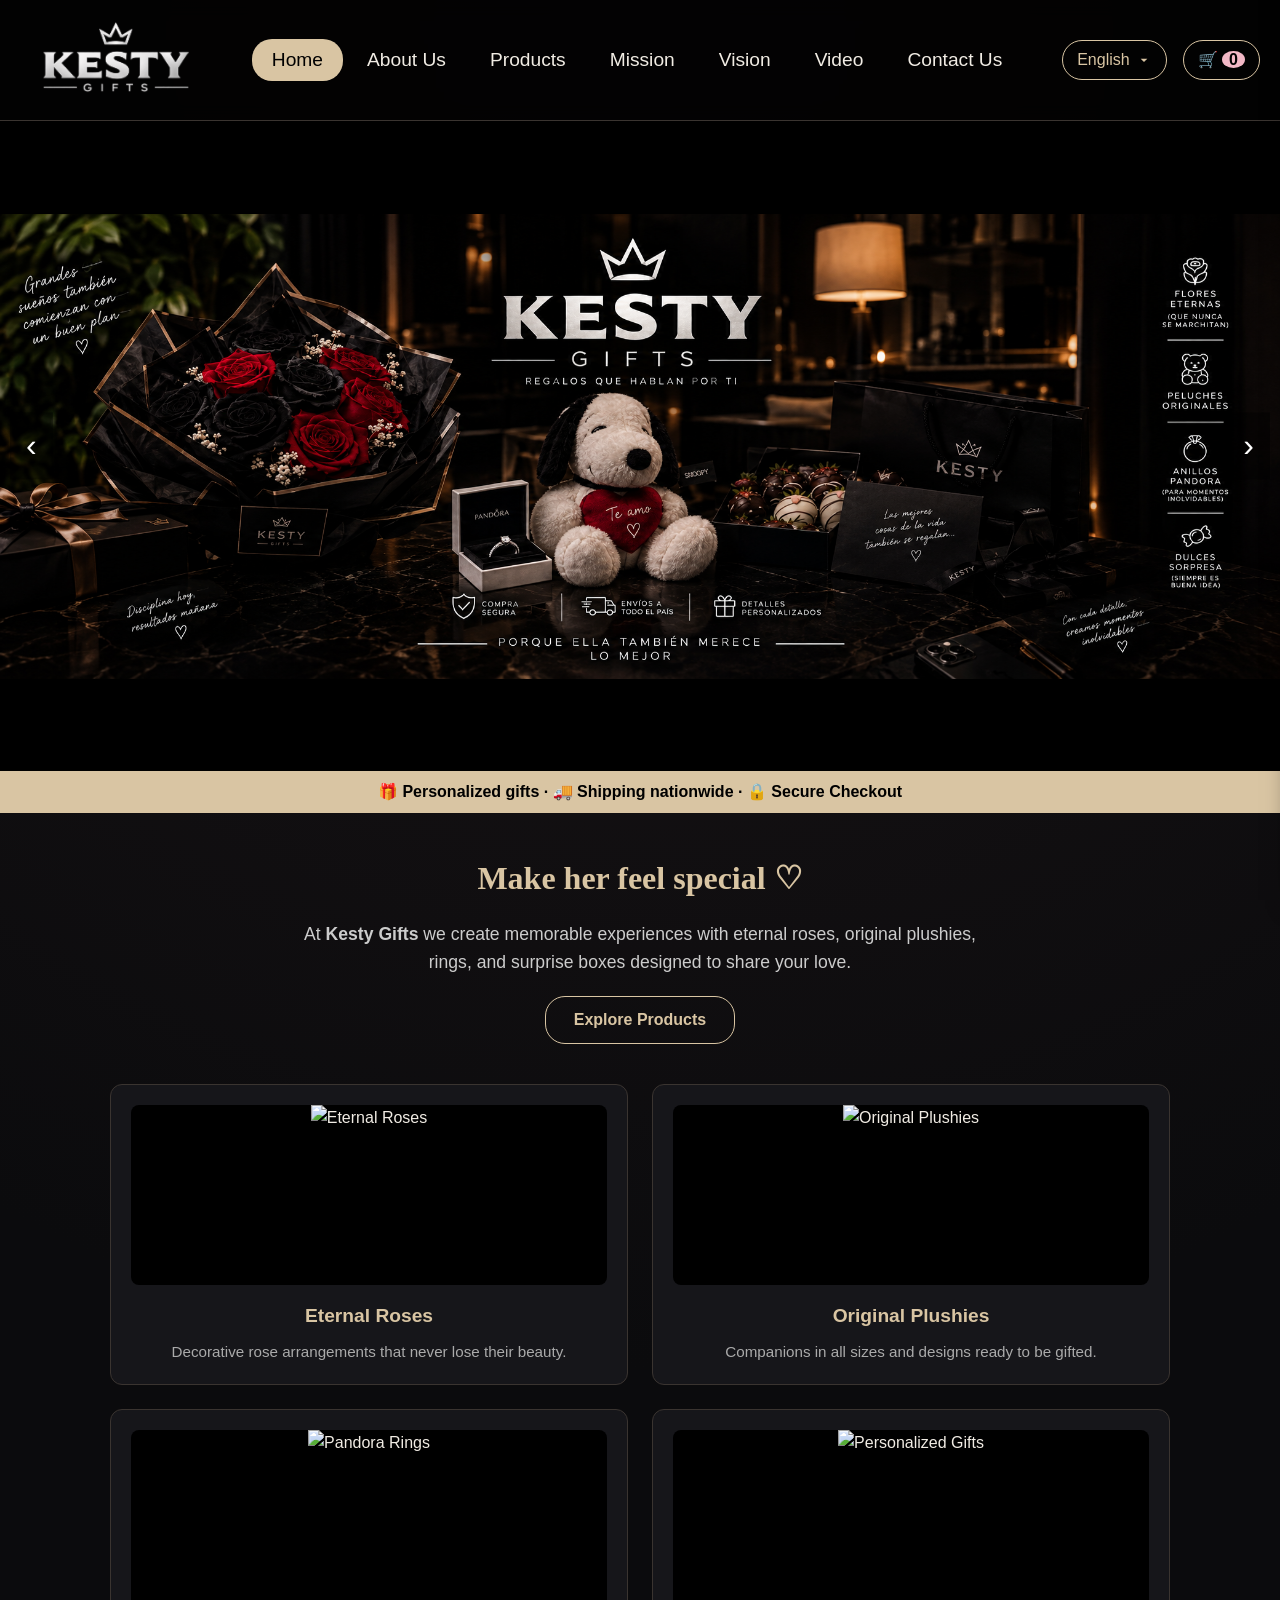
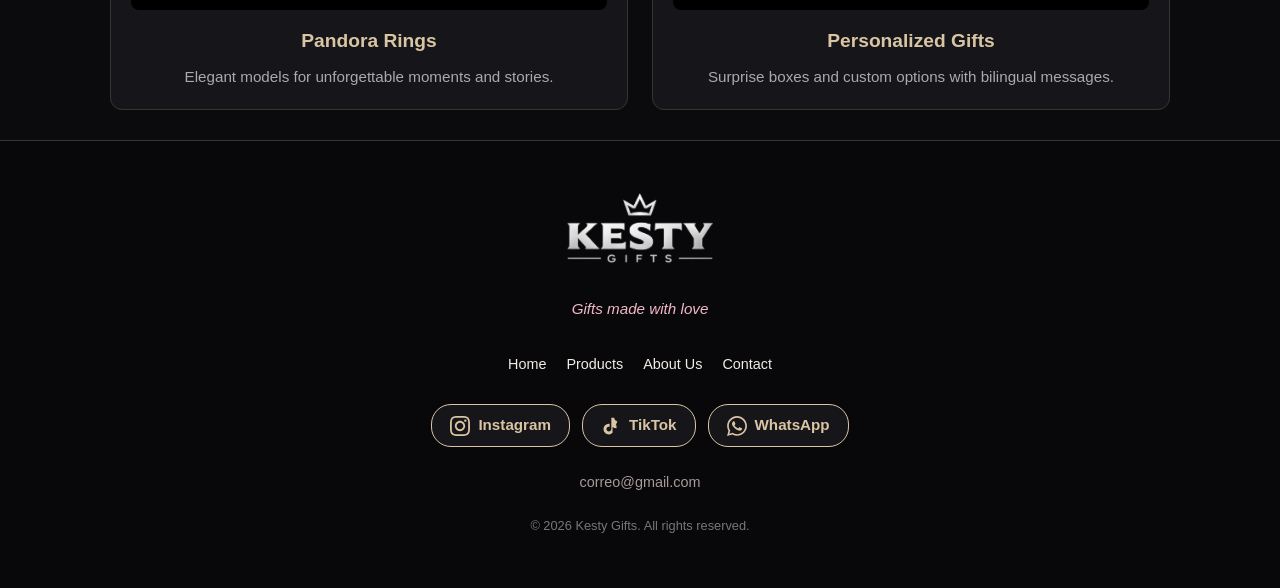
==== enindex.html @ 145037e2 "Add files via upload" ====
<!DOCTYPE html>
<html lang="en">

<head>
    <meta charset="UTF-8">
    <meta name="viewport" content="width=device-width, initial-scale=1.0">
    <title>index</title>
    <link rel="stylesheet" href="style.css">
</head>

<body>

    <header>

        <a href="#inicio" class="logo"><img src="Imagenes/Logo.png" alt="Logo"></a>
        <button id="menuBtn" class="menuBtn" aria-label="Menu">☰</button>

        <nav>
            <a href="#inicio">Home</a>
            <a href="#nosotros">About Us</a>
            <a href="#productos">Products</a>
            <a href="#mision">Mission</a>
            <a href="#vision">Vision</a>
            <a href="#video">Video</a>
            <a href="#contacto">Contact Us</a>
        </nav>

        <div class="SelectorLenguaje">
            <button class="LenguajeBtn" id="LenguajeBtn" type="button">
                <span>English</span>
                <svg class="LenguajeFlecha" viewBox="0 0 24 24" width="16" height="16" fill="currentColor">
                    <path d="M7 10l5 5 5-5z"/>
                </svg>
            </button>
            <div class="LenguajeMenu" id="LenguajeMenu">
                <a href="#" onclick="CambiarLenguaje('es')">Español</a>
                <a href="#" onclick="CambiarLenguaje('en')">English</a>
            </div>
        </div>

        <button id="cartBtn" class="cartBtn">🛒 <span id="cartCount">0</span></button>

    </header>

    <aside id="CarritoAside" class="CarritotAside">

        <div class="CarritoHeader">
            <h2>Your Cart</h2>
            <button id="closeCartBtn" class="CerrarCarritoBtn" aria-label="Close cart">&times;</button>
        </div>

        <div class="CarritoBody">
            <p class="MensajeCarrito">Your cart is empty for now.</p>
        </div>

        <div class="CarritoFooter">
            <div class="CarritoTotal">
                <span>Total:</span>
                <span id="CarritoTotal">$0.00</span>
            </div>
            <button class="CheckoutBtn">Checkout</button>
        </div>

    </aside>

    <main>

        <section id="inicio" class="view">

            <div class="slider">

                <div class="slide on">
                    <img src="Imagenes/Poster1Pc.png" alt="Poster PC" class="img-pc">
                    <img src="Imagenes/Poster1.jpeg" alt="Poster Mobile" class="img-mobile">
                </div>

                <div class="slide txt">
                    <h2>Special Gift Week</h2>
                    <p>Unique gifts crafted to express your feelings and create unforgettable memories.</p>
                    <a href="#productos" class="SlideBtn">View Products →</a>
                </div>

                <div class="slide">
                    <img src="Imagenes/Poster2Pc.jpg" alt="Poster PC" class="img-pc">
                    <img src="Imagenes/Poster2.jpg" alt="Poster Mobile" class="img-mobile">
                </div>

                <button class="sl-btn prev">‹</button>
                <button class="sl-btn next">›</button>

            </div>

            <div class="banner">🎁 Personalized gifts    ·    🚚 Shipping nationwide    ·    🔒 Secure Checkout</div>

            <div class="wrap InicioContenido">

                <div class="Intro">
                    <h1>Make her feel special ♡</h1>
                    <p class="HeroSub">At <strong>Kesty Gifts</strong> we create memorable experiences with eternal roses, original plushies, rings, and surprise boxes designed to share your love.</p>
                    <a href="#productos" class="HeroBtn">Explore Products</a>
                </div>

                <div class="Cartas">
                    
                    <div class="Carta">
                        <div class="CartaImagen">
                            <img src="Imagenes/Carta1Inicio.jpg" alt="Eternal Roses">
                        </div>
                        <h3>Eternal Roses</h3>
                        <p>Decorative rose arrangements that never lose their beauty.</p>
                    </div>

                    <div class="Carta">
                        <div class="CartaImagen">
                            <img src="Imagenes/Carta2Inicio.jpg" alt="Original Plushies">
                        </div>
                        <h3>Original Plushies</h3>
                        <p>Companions in all sizes and designs ready to be gifted.</p>
                    </div>

                    <div class="Carta">
                        <div class="CartaImagen">
                            <img src="Imagenes/Carta3Inicio.jpg" alt="Pandora Rings">
                        </div>
                        <h3>Pandora Rings</h3>
                        <p>Elegant models for unforgettable moments and stories.</p>
                    </div>

                    <div class="Carta">
                        <div class="CartaImagen">
                            <img src="Imagenes/Carta4Inicio.jpg" alt="Personalized Gifts">
                        </div>
                        <h3>Personalized Gifts</h3>
                        <p>Surprise boxes and custom options with bilingual messages.</p>
                    </div>

                </div>

            </div>

        </section>

        <section id="nosotros" class="view wrap">b</section>

        <section id="productos" class="view wrap">c</section>

        <section id="mision" class="view wrap">d</section>

        <section id="vision" class="view wrap">e</section>

        <section id="video" class="view wrap">f</section>

        <section id="contacto" class="view wrap">g</section>

    </main>

    <footer>

        <div class="logo"><img src="Imagenes/Logo.png" alt="Logo"></div>
        <p class="footer-slogan">Gifts made with love</p>

        <div class="footer-links">
            <a href="#inicio">Home</a>
            <a href="#productos">Products</a>
            <a href="#nosotros">About Us</a>
            <a href="#contacto">Contact</a>
        </div>

        <div class="BotonesRedes">
            <a href="https://instagram.com/ig" target="_blank" class="RedBtn">
                <svg viewBox="0 0 24 24" width="20" height="20" fill="currentColor"><path d="M12 2.163c3.204 0 3.584.012 4.85.07 3.252.148 4.771 1.691 4.919 4.919.058 1.265.069 1.645.069 4.849 0 3.205-.012 3.584-.069 4.849-.149 3.225-1.664 4.771-4.919 4.919-1.266.058-1.644.07-4.85.07-3.204 0-3.584-.012-4.849-.07-3.26-.149-4.771-1.699-4.919-4.92-.058-1.265-.07-1.644-.07-4.849 0-3.204.013-3.583.07-4.849.149-3.227 1.664-4.771 4.919-4.919 1.266-.057 1.645-.069 4.849-.069zm0-2.163c-3.259 0-3.667.014-4.947.072-4.358.2-6.78 2.618-6.98 6.98-.059 1.281-.073 1.689-.073 4.948 0 3.259.014 3.668.072 4.948.2 4.358 2.618 6.78 6.98 6.98 1.281.058 1.689.072 4.948.072 3.259 0 3.668-.014 4.948-.072 4.354-.2 6.782-2.618 6.979-6.98.059-1.28.073-1.689.073-4.948 0-3.259-.014-3.667-.072-4.947-.196-4.354-2.617-6.78-6.979-6.98-1.281-.059-1.69-.073-4.949-.073zm0 5.838c-3.403 0-6.162 2.759-6.162 6.162s2.759 6.163 6.162 6.163 6.162-2.759 6.162-6.163c0-3.403-2.759-6.162-6.162-6.162zm0 10.162c-2.209 0-4-1.79-4-4 0-2.209 1.791-4 4-4s4 1.791 4 4c0 2.21-1.791 4-4 4zm6.406-11.845c-.796 0-1.441.645-1.441 1.44s.645 1.44 1.441 1.44c.795 0 1.439-.645 1.439-1.44s-.644-1.44-1.439-1.44z"/></svg>Instagram
            </a>
            <a href="https://tiktok.com/@tiktok" target="_blank" class="RedBtn">
                <svg viewBox="0 0 24 24" width="20" height="20" fill="currentColor"><path d="M19.59 6.69a4.83 4.83 0 0 1-3.77-4.25V2h-3.45v13.67a2.89 2.89 0 0 1-5.2 1.74 2.89 2.89 0 0 1 2.31-4.64 2.93 2.93 0 0 1 .88.13V9.4a6.84 6.84 0 0 0-1-.05A6.33 6.33 0 0 0 3 15.7a6.34 6.34 0 0 0 10.86 4.43v-7a8.16 8.16 0 0 0 4.77 1.52v-3.4a4.85 4.85 0 0 1-1-.16z"/></svg>TikTok
            </a>
            <a href="https://wa.me/wasap" target="_blank" class="RedBtn">
                <svg viewBox="0 0 24 24" width="20" height="20" fill="currentColor"><path d="M.057 24l1.687-6.163c-1.041-1.804-1.588-3.849-1.587-5.946.003-6.556 5.338-11.891 11.893-11.891 3.181.001 6.167 1.24 8.413 3.488 2.245 2.248 3.481 5.236 3.48 8.414-.003 6.557-5.338 11.892-11.893 11.892-1.99-.001-3.951-.5-5.688-1.448l-6.305 1.654zm6.597-3.807c1.676.995 3.276 1.591 5.392 1.592 5.448 0 9.886-4.434 9.889-9.885.002-5.462-4.415-9.89-9.881-9.892-5.452 0-9.887 4.434-9.889 9.884-.001 2.225.651 3.891 1.746 5.634l-.999 3.648 3.742-.981zm11.387-5.464c-.074-.124-.272-.198-.57-.347-.297-.149-1.758-.868-2.031-.967-.272-.099-.47-.149-.669.149-.198.297-.768.967-.941 1.165-.173.198-.347.223-.644.074-.297-.149-1.255-.462-2.39-1.475-.883-.788-1.48-1.761-1.653-2.059-.173-.297-.018-.458.13-.606.134-.133.297-.347.446-.521.151-.172.2-.296.3-.495.099-.198.05-.372-.025-.521-.075-.148-.669-1.611-.916-2.206-.242-.579-.487-.501-.669-.51l-.57-.01c-.198 0-.52.074-.792.372s-1.04 1.016-1.04 2.479 1.065 2.876 1.213 3.074c.149.198 2.095 3.2 5.076 4.487.709.306 1.263.489 1.694.626.712.226 1.36.194 1.872.118.571-.085 1.758-.719 2.006-1.413.248-.695.248-1.29.173-1.414z"/></svg>WhatsApp
            </a>
        </div>

        <div class="Informacion">
            <p>correo@gmail.com</p>
            <p class="copyright">© 2026 Kesty Gifts. All rights reserved.</p>
        </div>
    </footer>

    <div id="CarritoOverlay" class="CarritoOverlay"></div>

    <script src="script.js"></script>
    
</body>

</html>
---- style.css ----
* {
    margin: 0;
    padding: 0;
    box-sizing: border-box;
}

:root {
    --bg: #0b0b0d;
    --card: #16161a;
    --line: #3a3430;
    --gold: #d9c5a3;
    --pink: #f2b8c6;
    --txt: #f1ece4;
}

body {
    background: radial-gradient(circle at top,#1b1517,var(--bg) 60%);
    color: var(--txt);
    font-family: Segoe UI,Arial,sans-serif;
    line-height: 1.6;
    min-height: 100vh;
}

/* #region Cosas Generales */

button {
    font: inherit;
    cursor: pointer;
}

h1 {
    font-family: Georgia,serif;
    color: var(--gold);
    margin-bottom: 16px;
    font-size: 2rem;
}

h2 {
    color: var(--pink);
    margin: 24px 0 8px;
}

p {
    margin-bottom: 12px;
}

/* #endregion */

/* #region header y nav */

header {
    position: sticky;
    top: 0;
    z-index: 20;
    display: flex;
    align-items: center;
    gap: 16px;
    justify-content: space-between;
    padding: 10px 20px;
    background: #000d;
    backdrop-filter: blur(8px);
    border-bottom: 1px solid var(--line);
}

.logo img {
    width: 12rem;
    height: auto;
    animation: pulso 2s ease-in-out infinite;
}

@keyframes pulso {
    50% {
        opacity: .8;
    }
}

.menuBtn {
    display: none;
}

nav {
    display: flex;
    gap: 4px;
    flex: 1;
    flex-wrap: wrap;
    justify-content: center;
}

nav a {
    color:var(--txt);
    text-decoration:none;
    padding:6px 20px;
    border-radius:20px;
    font-size:1.2rem;
    transition:.3s;
}

nav a:hover, nav a.on {
    background:var(--gold);
    color:#000;
}

.SelectorLenguaje {
    position: relative;
    display: inline-block;
}

.LenguajeBtn {
    background: transparent;
    border: 1px solid var(--gold);
    color: var(--gold);
    border-radius: 20px;
    padding: 6px 14px;
    display: flex;
    align-items: center;
    gap: 6px;
    transition: 0.3s;
}

.LenguajeBtn:hover {
    background: var(--gold);
    color: #000;
}

.LenguajeFlecha {
    transition: transform 0.3s ease;
}

.SelectorLenguaje.open .LenguajeFlecha {
    transform: rotate(180deg);
}

.LenguajeMenu {
    display: none;
    position: absolute;
    top: calc(100% + 8px);
    right: 0;
    background: var(--card);
    border: 1px solid var(--line);
    border-radius: 12px;
    min-width: 120px;
    box-shadow: 0 8px 20px rgba(0, 0, 0, 0.5);
    overflow: hidden;
    z-index: 30;
}

.SelectorLenguaje.open .LenguajeMenu {
    display: block;
}

.LenguajeMenu a {
    display: block;
    padding: 8px 16px;
    color: var(--txt);
    text-decoration: none;
    font-size: 0.95rem;
    transition: 0.2s;
}

.LenguajeMenu a:hover {
    background: var(--gold);
    color: #000;
}

.cartBtn, .menuBtn {
    background: none;
    border: 1px solid var(--gold);
    color: var(--gold);
    border-radius: 20px;
    padding: 6px 14px;margin-left:auto;
}

.cartBtn span {
    background: var(--pink);
    color: #000;
    border-radius: 50%;
    padding: 0 7px;
    font-weight: 700;
}

@media(max-width:900px){

    .menuBtn {
        display: block;
        margin-left: auto
    }

    .cartBtn {
        margin-left: 0
    }

    nav {
        display: none;
        position: absolute;
        top: 100%;
        left: 0;
        right: 0;
        background: #000;
        flex-direction: column;
        padding: 10px
    }

    nav.open {
        display: flex
    }

}

/* #endregion */

/* #region main */

.wrap {
    max-width: 1100px;
    margin: 0 auto;
    padding: 30px 20px
}

.view {
    display: none;
    animation: fade .6s;
}

.view.on {
    display: block;
}

@keyframes fade {
    from {
        opacity: 0;
        transform: translateY(15px);
    }
}

/* #endregion */

/* #region Inicio */

.slider {
    position: relative;
    width: 100%;
    height: 650px;
    overflow: hidden;
    background: #000;
}

.slide {
    position: absolute;
    inset: 0;
    opacity: 0;
    pointer-events: none;
    z-index: 1;
    transition: opacity 1s ease-in-out;
    display: flex;
    align-items: center;
    justify-content: center;
    flex-direction: column;
    text-align: center;
    padding: 0;
}

.slide.on {
    opacity: 1;
    pointer-events: auto;
    z-index: 2;
}

.img-pc {
    display: block;
    width: 100%;
    height: 100%;
    object-fit: contain;
    object-position: center;
}

.img-mobile {
    display: none;
}

@media (max-width: 800px) {

    .slider {
        height: 100vw;
        max-height: 500px;
    }

    .img-pc {
        display: none;
    }
    
    .img-mobile {
        display: block;
        width: 100%;
        height: 100%;
        object-fit: cover;
        object-position: center;
    }

}

.slide.txt {
    background: linear-gradient(135deg,#1b1517,#3a2430);
    padding: 20px;
}

.slide.txt h2 {
    font-family: Georgia,serif;
    font-size: 3rem;
    color: var(--gold);
}

.sl-btn {
    position: absolute;
    top: 50%;
    transform: translateY(-50%);
    background: rgba(0, 0, 0, 0.4);
    color: #fff;
    border: 0;
    font-size: 2rem;
    padding: 8px 16px;
    z-index: 20;
    cursor: pointer;
    transition: background 0.3s;
}

.sl-btn:hover {
    background: rgba(0, 0, 0, 0.8);
}

.prev {
    left: 10px;
}

.next {
    right: 10px;
}

.banner {
    background: var(--gold);
    color: #000;
    text-align: center;
    padding: 8px;
    font-weight: 600;
    overflow: hidden;
    white-space: nowrap;
    animation: slide 14s linear infinite alternate;
}

@keyframes slide {
    from {
        text-indent: 5%;
    }
    to {
        text-indent: -5%;
    }
}

.SlideBtn {
    position: relative;
    z-index: 10;
    display: inline-block;
    margin-top: 18px;
    background: var(--gold);
    color: #000;
    text-decoration: none;
    padding: 10px 24px;
    border-radius: 20px;
    font-weight: 700;
    transition: all 0.3s ease;
}

.SlideBtn:hover {
    background: var(--pink);
    transform: translateY(-2px);
    box-shadow: 0 4px 15px rgba(242, 184, 198, 0.3);
}

.SlideBtn {
    display: inline-block;
    margin-top: 18px;
    background: var(--gold);
    color: #000;
    text-decoration: none;
    padding: 10px 24px;
    border-radius: 20px;
    font-weight: 700;
    transition: all 0.3s ease;
}

.SlideBtn:hover {
    background: var(--pink);
    transform: translateY(-2px);
    box-shadow: 0 4px 15px rgba(242, 184, 198, 0.3);
}

.InicioContenido {
    text-align: center;
    padding-top: 40px;
}

.Intro {
    max-width: 700px;
    margin: 0 auto 40px auto;
}

.HeroSub {
    font-size: 1.1rem;
    color: #ccc;
    margin-bottom: 20px;
}

.HeroBtn {
    display: inline-block;
    background: transparent;
    border: 1px solid var(--gold);
    color: var(--gold);
    text-decoration: none;
    padding: 10px 28px;
    border-radius: 20px;
    font-weight: 600;
    transition: all 0.3s ease;
}

.HeroBtn:hover {
    background: var(--gold);
    color: #000;
}

.Cartas {
    display: grid;
    grid-template-columns: repeat(2, 1fr);
    gap: 24px;
    margin-top: 30px;
}

.Carta {
    background: var(--card);
    border: 1px solid var(--line);
    padding: 20px;
    border-radius: 12px;
    transition: transform 0.3s ease, border-color 0.3s ease;
    display: flex;
    flex-direction: column;
    align-items: center;
}

.Carta:hover {
    transform: translateY(-5px);
    border-color: var(--gold);
}

.CartaImagen {
    width: 100%;
    height: 180px;
    overflow: hidden;
    border-radius: 8px;
    margin-bottom: 16px;
    background: #000;
}

.CartaImagen img {
    width: 100%;
    height: 100%;
    object-fit: cover;
    object-position: center;
    transition: transform 0.3s ease;
}

.Carta:hover .CartaImagen img {
    transform: scale(1.05);
}

.Carta h3 {
    color: var(--gold);
    font-size: 1.2rem;
    margin-bottom: 8px;
}

.Carta p {
    font-size: 0.95rem;
    color: #aaa;
    margin-bottom: 0;
}

@media (max-width: 800px) {
    .Cartas {
        grid-template-columns: 1fr;
        gap: 20px;
    }

    .CartaImagen {
        height: 160px;
    }
}

/* #endregion */

/* #region Footer */

footer {
    border-top: 1px solid var(--line);
    text-align: center;
    padding: 40px 20px;
    display: grid;
    gap: 16px;
    justify-items: center;
    background: #08080a;
}

.footer-slogan {
    color: var(--pink);
    font-style: italic;
    font-size: 0.95rem;
}

.footer-links {
    display: flex;
    gap: 20px;
    flex-wrap: wrap;
    justify-content: center;
    margin: 4px 0;
}

.footer-links a {
    color: var(--txt);
    text-decoration: none;
    font-size: 0.9rem;
    transition: color 0.3s ease;
}

.footer-links a:hover {
    color: var(--gold);
}

.Informacion {
    display: grid;
    gap: 6px;
    font-size: 0.9rem;
    color: #a99;
}

.copyright {
    font-size: 0.8rem;
    color: #777;
    margin-top: 4px;
}

.BotonesRedes {
    display: flex;
    gap: 12px;
    flex-wrap: wrap;
    justify-content: center;
    margin: 8px 0;
}

.RedBtn {
    display: flex;
    align-items: center;
    gap: 8px;
    background: var(--card);
    border: 1px solid var(--gold);
    color: var(--gold);
    padding: 8px 18px;
    border-radius: 20px;
    text-decoration: none;
    font-size: 0.95rem;
    font-weight: 600;
    transition: all 0.3s ease;
}

.RedBtn:hover {
    background: var(--gold);
    color: #000;
    transform: translateY(-3px);
    box-shadow: 0 5px 15px rgba(217, 197, 163, 0.25);
}

/* #endregion */

/* #region Carrito Aside */

.CarritoOverlay {
    position: fixed;
    top: 0;
    left: 0;
    width: 100%;
    height: 100vh;
    background: rgba(0, 0, 0, 0.6);
    backdrop-filter: blur(4px);
    z-index: 40;
    opacity: 0;
    pointer-events: none;
    transition: opacity 0.3s ease;
}

.CarritoOverlay.open {
    opacity: 1;
    pointer-events: auto;
}

.CarritotAside {
    position: fixed;
    top: 0;
    right: -400px;
    width: 100%;
    max-width: 380px;
    height: 100vh;
    background: var(--card);
    border-left: 1px solid var(--line);
    box-shadow: -5px 0 25px rgba(0, 0, 0, 0.8);
    z-index: 50;
    display: flex;
    flex-direction: column;
    transition: right 0.35s cubic-bezier(0.4, 0, 0.2, 1);
}

.CarritotAside.open {
    right: 0;
}

.CarritoHeader {
    display: flex;
    align-items: center;
    justify-content: space-between;
    padding: 20px;
    border-bottom: 1px solid var(--line);
}

.CarritoHeader h2 {
    margin: 0;
    font-size: 1.4rem;
    color: var(--pink);
}

.CerrarCarritoBtn {
    background: none;
    border: none;
    color: var(--txt);
    font-size: 2rem;
    line-height: 1;
    cursor: pointer;
    transition: color 0.2s ease;
}

.CerrarCarritoBtn:hover {
    color: var(--pink);
}

.CarritoBody {
    flex: 1;
    padding: 20px;
    overflow-y: auto;
}

.MensajeCarrito {
    text-align: center;
    color: #888;
    margin-top: 40px;
}

.CarritoFooter {
    padding: 20px;
    border-top: 1px solid var(--line);
    background: #101014;
}

.CarritoTotal {
    display: flex;
    justify-content: space-between;
    font-size: 1.2rem;
    font-weight: bold;
    color: var(--gold);
    margin-bottom: 16px;
}

.CheckoutBtn {
    width: 100%;
    background: var(--gold);
    color: #000;
    border: none;
    padding: 12px;
    border-radius: 20px;
    font-weight: 700;
    font-size: 1rem;
    cursor: pointer;
    transition: transform 0.2s ease, background 0.2s ease;
}

.CheckoutBtn:hover {
    background: var(--pink);
    transform: translateY(-2px);
}

/* #endregion */
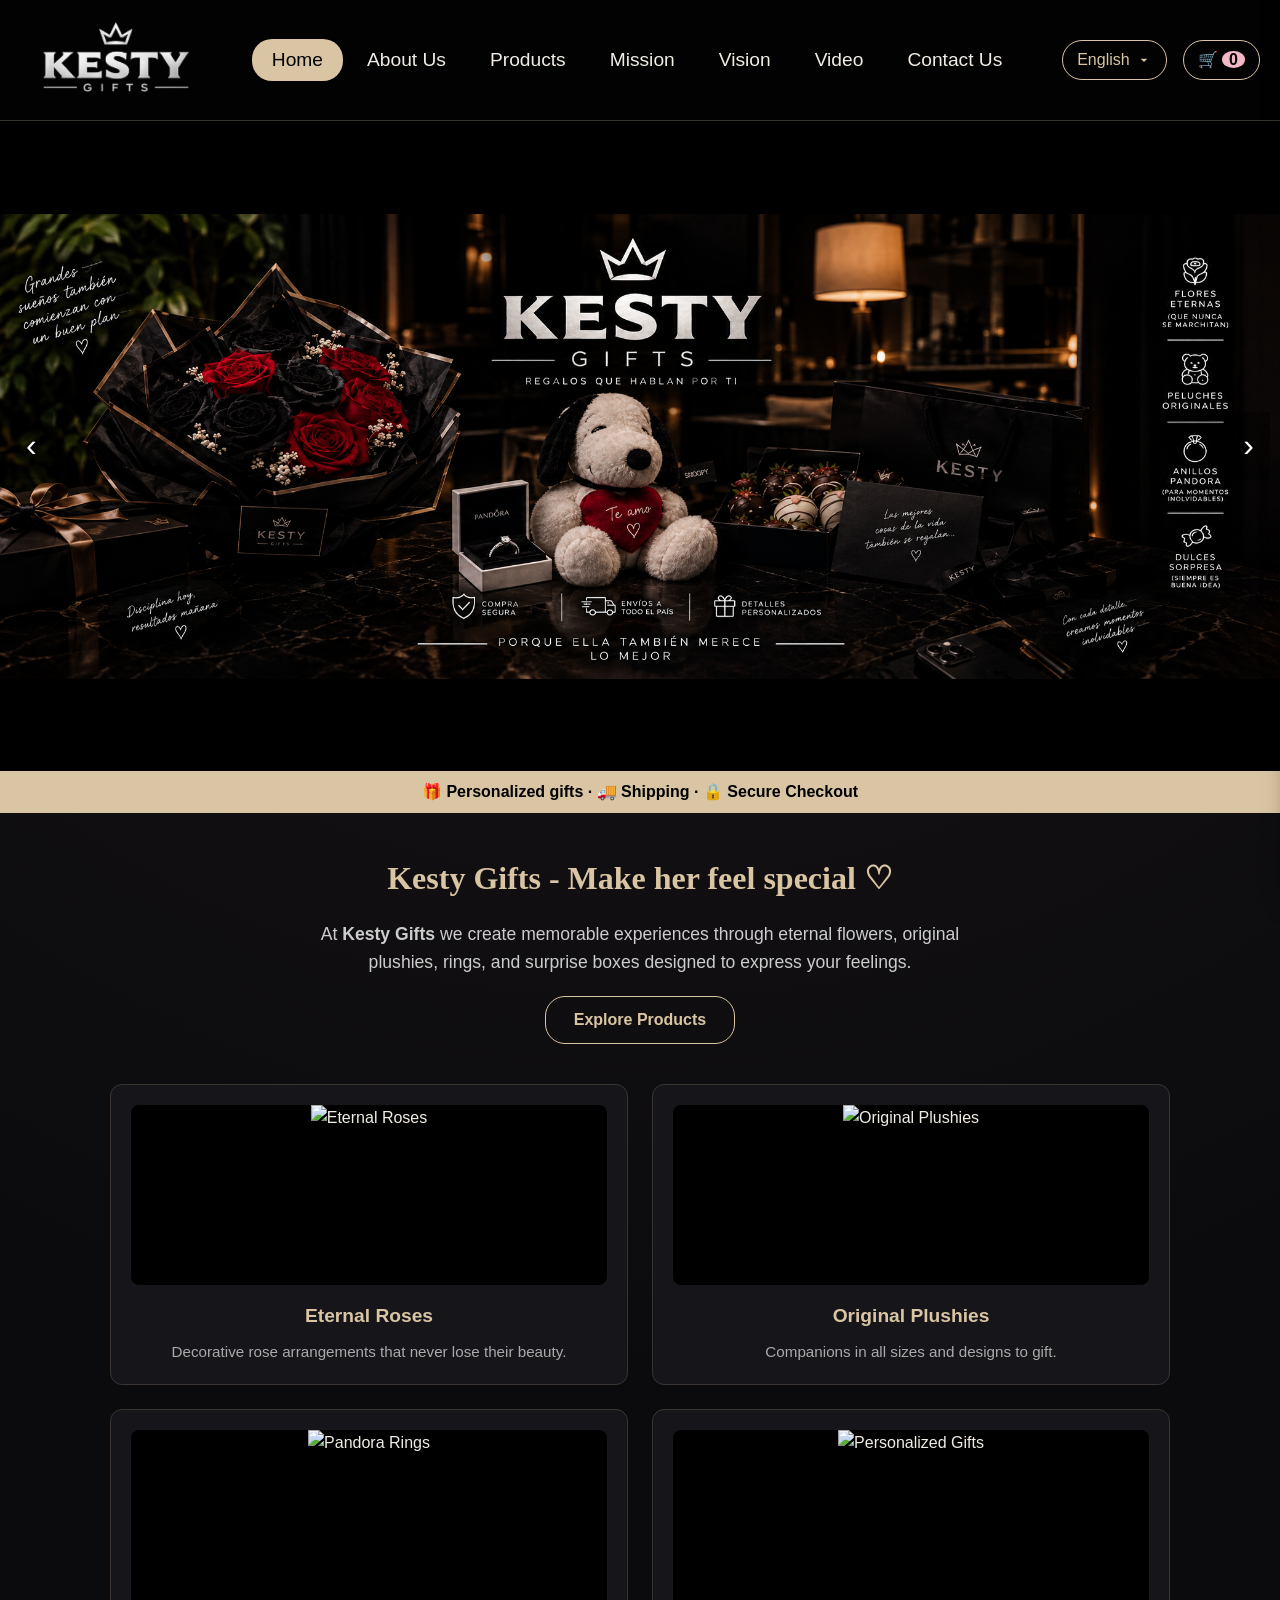
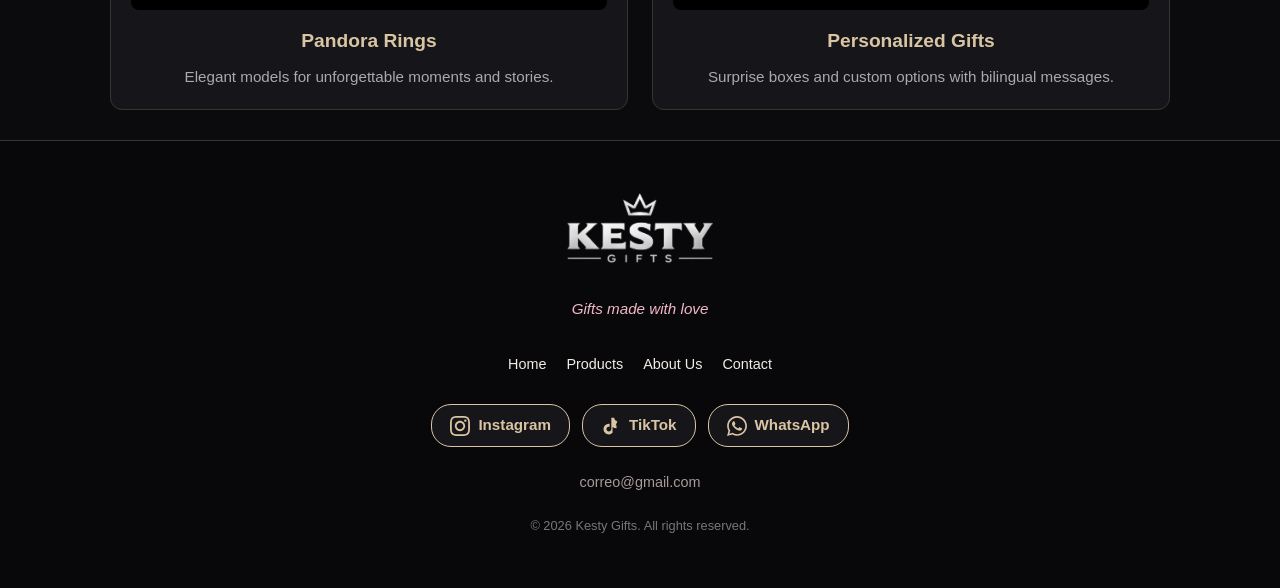
==== commit d8b92e0d: "Add files via upload" ====
--- a/enindex.html
+++ b/enindex.html
@@ -76,7 +76,7 @@
 
                 <div class="slide txt">
                     <h2>Special Gift Week</h2>
-                    <p>Unique gifts crafted to express your feelings and create unforgettable memories.</p>
+                    <p>Unique gifts designed to express your feelings and create unforgettable memories.</p>
                     <a href="#productos" class="SlideBtn">View Products →</a>
                 </div>
 
@@ -90,13 +90,13 @@
 
             </div>
 
-            <div class="banner">🎁 Personalized gifts    ·    🚚 Shipping nationwide    ·    🔒 Secure Checkout</div>
+            <div class="banner">🎁 Personalized gifts    ·    🚚 Shipping    ·    🔒 Secure Checkout</div>
 
             <div class="wrap InicioContenido">
 
                 <div class="Intro">
-                    <h1>Make her feel special ♡</h1>
-                    <p class="HeroSub">At <strong>Kesty Gifts</strong> we create memorable experiences with eternal roses, original plushies, rings, and surprise boxes designed to share your love.</p>
+                    <h1>Kesty Gifts - Make her feel special ♡</h1>
+                    <p class="HeroSub">At <strong>Kesty Gifts</strong> we create memorable experiences through eternal flowers, original plushies, rings, and surprise boxes designed to express your feelings.</p>
                     <a href="#productos" class="HeroBtn">Explore Products</a>
                 </div>
 
@@ -115,7 +115,7 @@
                             <img src="Imagenes/Carta2Inicio.jpg" alt="Original Plushies">
                         </div>
                         <h3>Original Plushies</h3>
-                        <p>Companions in all sizes and designs ready to be gifted.</p>
+                        <p>Companions in all sizes and designs to gift.</p>
                     </div>
 
                     <div class="Carta">
@@ -140,17 +140,176 @@
 
         </section>
 
-        <section id="nosotros" class="view wrap">b</section>
+        <section id="nosotros" class="view wrap">
+
+            <div class="NosotrosHeader">
+                <h2>About Kesty Gifts</h2>
+                <p class="NosotrosSub">Get to know who is behind every detail and what our passion is.</p>
+            </div>
+
+            <div class="NosotrosHistoria">
+                <div class="HistoriaTexto">
+                    <h3>Our History</h3>
+                    <p><strong>Kesty Gifts</strong> was born with the purpose of offering a different, beautiful, and creative alternative to express feelings of affection, love, and gratitude. We understand that a gift is not just an object, but a special experience and a lasting memory.</p>
+                    <p>We operate as an online store designed to make your shopping easy, close, and reliable, offering unique options for birthdays, anniversaries, and unforgettable moments.</p>
+                </div>
+                <div class="HistoriaBadges">
+                    <div class="BadgeItem">
+                        <span class="BadgeNumero">+100%</span>
+                        <span class="BadgeLabel">Passion & Detail</span>
+                    </div>
+                    <div class="BadgeItem">
+                        <span class="BadgeNumero">24/7</span>
+                        <span class="BadgeLabel">Digital Support</span>
+                    </div>
+                </div>
+            </div>
+
+            <div class="EquipoSeccion">
+                <h3>Our Team</h3>
+                <p class="EquipoSub">The people in charge of making every surprise come true:</p>
+
+                <div class="GridEquipo">
+                    
+                    <div class="CartaMiembro">
+                        <div class="FotoMiembro">
+                            <img src="Imagenes/Edi.jpg" alt="Edi Alejandro">
+                        </div>
+                        <h4>Edi Alejandro</h4>
+                        <span class="RolMiembro">General Manager</span>
+                        <p>Coordinates the team, makes key decisions, and supervises that every process runs smoothly.</p>
+                    </div>
+
+                    <div class="CartaMiembro">
+                        <div class="FotoMiembro">
+                            <img src="Imagenes/Jhonny.jpg" alt="Jhonny Salazar">
+                        </div>
+                        <h4>Jhonny Salazar</h4>
+                        <span class="RolMiembro">Sales & Customer Service</span>
+                        <p>Receives orders, advises our customers, and guarantees close and friendly communication.</p>
+                    </div>
+
+                    <div class="CartaMiembro">
+                        <div class="FotoMiembro">
+                            <img src="Imagenes/Santiago.jpg" alt="Santiago Caicedo">
+                        </div>
+                        <h4>Santiago Caicedo</h4>
+                        <span class="RolMiembro">Design & Advertising</span>
+                        <p>In charge of the brand's visual style, packaging, and social media presence.</p>
+                    </div>
+
+                </div>
+            </div>
+
+        </section>
 
         <section id="productos" class="view wrap">c</section>
 
-        <section id="mision" class="view wrap">d</section>
-
-        <section id="vision" class="view wrap">e</section>
+        <section id="mision" class="view wrap">
+
+            <div class="MVHeader">
+                <h2>Our Mission <img src="Imagenes/Icono_Mision.png" alt="Mission Icon"></h2>
+                <p class="MVSub">The purpose that drives us every day at Kesty Gifts</p>
+            </div>
+
+            <div class="MVContenedor">
+                <div class="MVTarjeta Principal">
+                    <h3>Corporate Mission</h3>
+                    <p>The mission of <strong>Kesty</strong> is to offer creative, original, and high-quality details that allow our clients to express their feelings and surprise special people in their lives. We seek to provide an easy, close, and reliable shopping experience, combining attractive products, personalization, and excellent customer service to turn every gift into a memorable moment.</p>
+                </div>
+
+                <div class="MVGridPuntos">
+                    <div class="PuntoItem">
+                        <div>
+                            <h4>Creativity & Quality</h4>
+                            <p>Products designed to stand out for their beauty and durability.</p>
+                        </div>
+                    </div>
+                    <div class="PuntoItem">
+                        <div>
+                            <h4>Close Service</h4>
+                            <p>Personalized assistance to help you choose the best option.</p>
+                        </div>
+                    </div>
+                    <div class="PuntoItem">
+                        <div>
+                            <h4>Memorable Experience</h4>
+                            <p>We make gifting turn into an unforgettable emotion.</p>
+                        </div>
+                    </div>
+                </div>
+            </div>
+
+        </section>
+
+        <section id="vision" class="view wrap">
+
+            <div class="MVHeader">
+                <h2>Our Vision <img src="Imagenes/Icono_Vision.png" alt="Vision Icon"></h2>
+                <p class="MVSub">Where we project our brand in the future</p>
+            </div>
+
+            <div class="MVContenedor">
+                <div class="MVTarjeta Principal">
+                    <h3>3-Year Vision</h3>
+                    <p>Over the next 3 years, <strong>Kesty</strong> aims to become a gift shop recognized for its creativity, quality, and customer service. We want to expand our catalog, strengthen our social media presence, and reach more people by offering innovative and personalized products that make every gift a special experience. Our goal is to grow as a company and build a reliable and close brand for our clients.</p>
+                </div>
+
+                <div class="MVGridPuntos">
+                    <div class="PuntoItem">
+                        <div>
+                            <h4>Recognition</h4>
+                            <p>To be the top choice for surprises and special dates.</p>
+                        </div>
+                    </div>
+                    <div class="PuntoItem">
+                        <div>
+                            <h4>Expanded Catalog</h4>
+                            <p>Continuous addition of new combos and innovative details.</p>
+                        </div>
+                    </div>
+                    <div class="PuntoItem">
+                        <div>
+                            <h4>Digital Growth</h4>
+                            <p>Consolidate our community across digital platforms and social networks.</p>
+                        </div>
+                    </div>
+                </div>
+            </div>
+
+        </section>
 
         <section id="video" class="view wrap">f</section>
 
-        <section id="contacto" class="view wrap">g</section>
+        <section id="contacto" class="view wrap">
+
+            <div class="MVHeader">
+                <h2>Contact Us</h2>
+                <p class="MVSub">Do you have any questions or want a custom order? Write to us.</p>
+            </div>
+
+            <form action="https://formsubmit.co/corrreo@gmail.com" method="POST" class="FormularioContacto">
+                <input type="hidden" name="_captcha" value="false">
+
+                <div class="GrupoInput">
+                    <label for="nombre">Your Name</label>
+                    <input type="text" id="nombre" name="name" required placeholder="E.g. Ana Maria">
+                </div>
+
+                <div class="GrupoInput">
+                    <label for="email">Your Email</label>
+                    <input type="email" id="email" name="email" required placeholder="example@email.com">
+                </div>
+
+                <div class="GrupoInput">
+                    <label for="mensaje">Message or Custom Detail</label>
+                    <textarea id="mensaje" name="message" rows="5" required placeholder="Tell us what gift you are looking for..."></textarea>
+                </div>
+
+                <button type="submit" class="EnviarBtn">Send Message 💌</button>
+            </form>
+
+        </section>
 
     </main>
 
--- a/style.css
+++ b/style.css
@@ -495,6 +495,318 @@
 
 /* #endregion */
 
+/* #region Nosotros */
+
+.NosotrosHeader {
+    text-align: center;
+    margin-bottom: 40px;
+}
+
+.NosotrosHeader h2 {
+    font-family: Georgia, serif;
+    font-size: 2.2rem;
+    color: var(--gold);
+    margin-bottom: 8px;
+}
+
+.NosotrosSub {
+    color: #aaa;
+    font-size: 1.05rem;
+}
+
+.NosotrosHistoria {
+    display: grid;
+    grid-template-columns: 2fr 1fr;
+    gap: 30px;
+    align-items: center;
+    background: var(--card);
+    border: 1px solid var(--line);
+    padding: 30px;
+    border-radius: 16px;
+    margin-bottom: 50px;
+}
+
+.HistoriaTexto h3 {
+    color: var(--pink);
+    font-size: 1.5rem;
+    margin-bottom: 12px;
+}
+
+.HistoriaTexto p {
+    color: var(--txt);
+    font-size: 0.98rem;
+    line-height: 1.7;
+}
+
+.HistoriaBadges {
+    display: flex;
+    flex-direction: column;
+    gap: 20px;
+}
+
+.BadgeItem {
+    background: #101014;
+    border: 1px solid var(--gold);
+    padding: 16px;
+    border-radius: 12px;
+    text-align: center;
+}
+
+.BadgeNumero {
+    display: block;
+    font-size: 1.8rem;
+    font-weight: 700;
+    color: var(--gold);
+}
+
+.BadgeLabel {
+    font-size: 0.85rem;
+    color: #aaa;
+}
+
+.EquipoSeccion {
+    text-align: center;
+}
+
+.EquipoSeccion h3 {
+    font-size: 1.8rem;
+    color: var(--gold);
+    margin-bottom: 6px;
+}
+
+.EquipoSub {
+    color: #aaa;
+    margin-bottom: 30px;
+}
+
+.GridEquipo {
+    display: grid;
+    grid-template-columns: repeat(3, 1fr);
+    gap: 24px;
+}
+
+.CartaMiembro {
+    background: var(--card);
+    border: 1px solid var(--line);
+    padding: 24px 18px;
+    border-radius: 14px;
+    transition: all 0.3s ease;
+    display: flex;
+    flex-direction: column;
+    align-items: center;
+}
+
+.CartaMiembro:hover {
+    transform: scale(1.06);
+    border-color: var(--gold);
+}
+
+.FotoMiembro {
+    width: 110px;
+    height: 110px;
+    border-radius: 50%;
+    overflow: hidden;
+    margin-bottom: 16px;
+    border: 2px solid var(--gold);
+    background: #000;
+}
+
+.FotoMiembro img {
+    width: 100%;
+    height: 100%;
+    object-fit: cover;
+}
+
+.CartaMiembro h4 {
+    color: var(--txt);
+    font-size: 1.1rem;
+    margin-bottom: 4px;
+}
+
+.RolMiembro {
+    color: var(--pink);
+    font-size: 0.85rem;
+    font-weight: 600;
+    margin-bottom: 12px;
+    text-transform: uppercase;
+    letter-spacing: 0.5px;
+}
+
+.CartaMiembro p {
+    font-size: 0.9rem;
+    color: #aaa;
+    margin-bottom: 0;
+}
+
+@media (max-width: 800px) {
+    .NosotrosHistoria {
+        grid-template-columns: 1fr;
+    }
+
+    .GridEquipo {
+        grid-template-columns: 1fr;
+    }
+}
+
+/* #endregion */
+
+/* #region Mision y Vision */
+
+.MVHeader {
+    text-align: center;
+    margin-bottom: 35px;
+}
+
+.MVHeader h2 {
+    font-family: Georgia, serif;
+    font-size: 2.2rem;
+    color: var(--gold);
+    margin-bottom: 8px;
+}
+
+.MVHeader h2 img {
+    width: 60px;
+    height: auto;
+}
+
+.MVSub {
+    color: #aaa;
+    font-size: 1.05rem;
+}
+
+.MVContenedor {
+    display: grid;
+    grid-template-columns: 1fr 1fr;
+    gap: 30px;
+    align-items: start;
+}
+
+.MVTarjeta.Principal {
+    background: var(--card);
+    border: 1px solid var(--gold);
+    padding: 32px 28px;
+    border-radius: 16px;
+    box-shadow: 0 10px 30px rgba(0, 0, 0, 0.4);
+    position: relative;
+}
+
+.MVTarjeta.Principal h3 {
+    color: var(--gold);
+    font-size: 1.5rem;
+    margin-bottom: 14px;
+}
+
+.MVTarjeta.Principal p {
+    color: var(--txt);
+    font-size: 1rem;
+    line-height: 1.7;
+    margin-bottom: 0;
+}
+
+.MVGridPuntos {
+    display: flex;
+    flex-direction: column;
+    gap: 18px;
+}
+
+.PuntoItem {
+    display: flex;
+    align-items: flex-start;
+    gap: 16px;
+    background: var(--card);
+    border: 1px solid var(--line);
+    padding: 18px;
+    border-radius: 12px;
+    transition: transform 0.3s ease, border-color 0.3s ease;
+}
+
+.PuntoItem:hover {
+    transform: translateX(5px);
+    border-color: var(--gold);
+}
+
+.PuntoItem h4 {
+    color: var(--pink);
+    font-size: 1.05rem;
+    margin-bottom: 4px;
+}
+
+.PuntoItem p {
+    font-size: 0.9rem;
+    color: #aaa;
+    margin-bottom: 0;
+}
+
+@media (max-width: 800px) {
+    .MVContenedor {
+        grid-template-columns: 1fr;
+        gap: 20px;
+    }
+}
+
+/* #endregion */
+
+/* #region Contacto */
+
+.FormularioContacto {
+    max-width: 600px;
+    margin: 0 auto;
+    background: var(--card);
+    border: 1px solid var(--line);
+    padding: 30px;
+    border-radius: 16px;
+    display: grid;
+    gap: 20px;
+}
+
+.GrupoInput {
+    display: flex;
+    flex-direction: column;
+    gap: 8px;
+    text-align: left;
+}
+
+.GrupoInput label {
+    color: var(--gold);
+    font-size: 0.95rem;
+    font-weight: 600;
+}
+
+.GrupoInput input, .GrupoInput textarea {
+    background: #101014;
+    border: 1px solid var(--line);
+    padding: 12px 16px;
+    border-radius: 10px;
+    color: var(--txt);
+    font-family: inherit;
+    font-size: 1rem;
+    transition: border-color 0.3s ease;
+}
+
+.GrupoInput input:focus, .GrupoInput textarea:focus {
+    outline: none;
+    border-color: var(--gold);
+}
+
+.EnviarBtn {
+    background: var(--gold);
+    color: #000;
+    border: none;
+    padding: 12px;
+    border-radius: 20px;
+    font-weight: 700;
+    font-size: 1rem;
+    cursor: pointer;
+    transition: transform 0.2s ease, background 0.2s ease;
+}
+
+.EnviarBtn:hover {
+    background: var(--pink);
+    transform: translateY(-2px);
+}
+
+/* #endregion */
+
 /* #region Footer */
 
 footer {
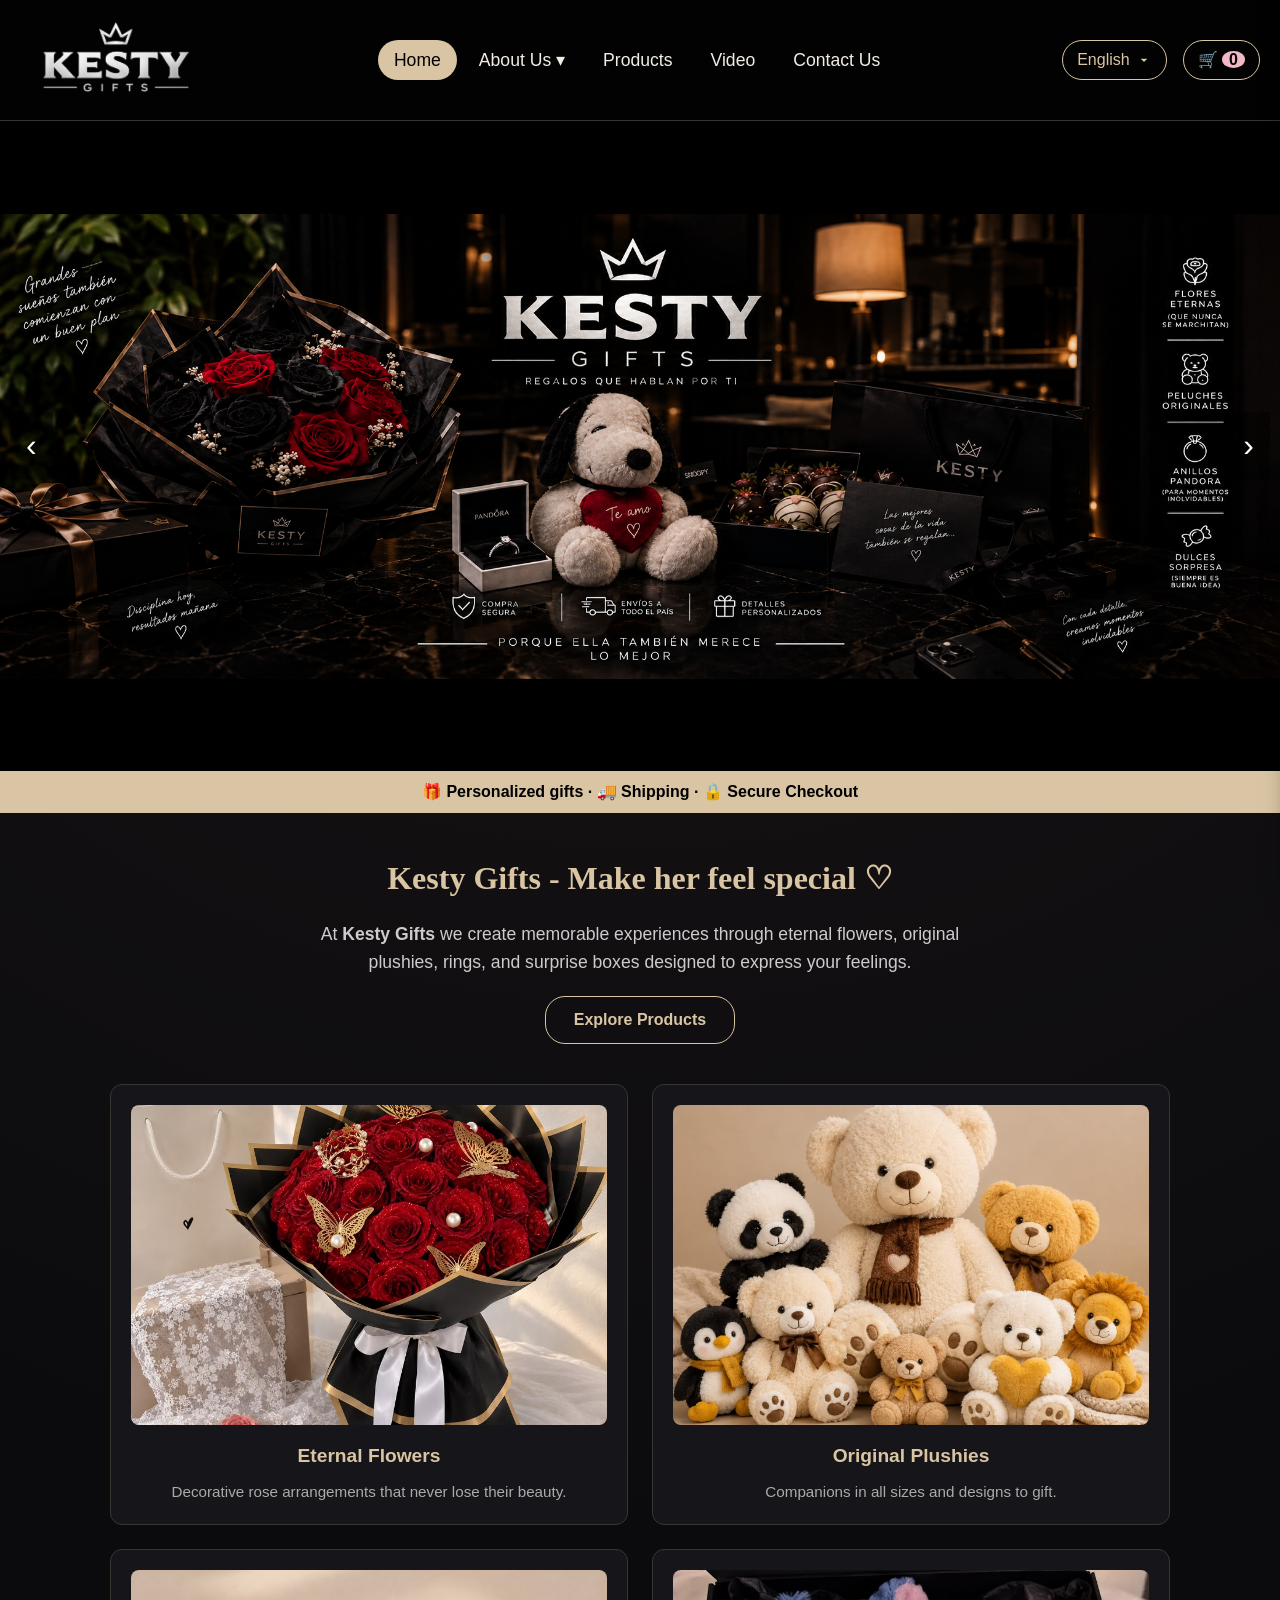
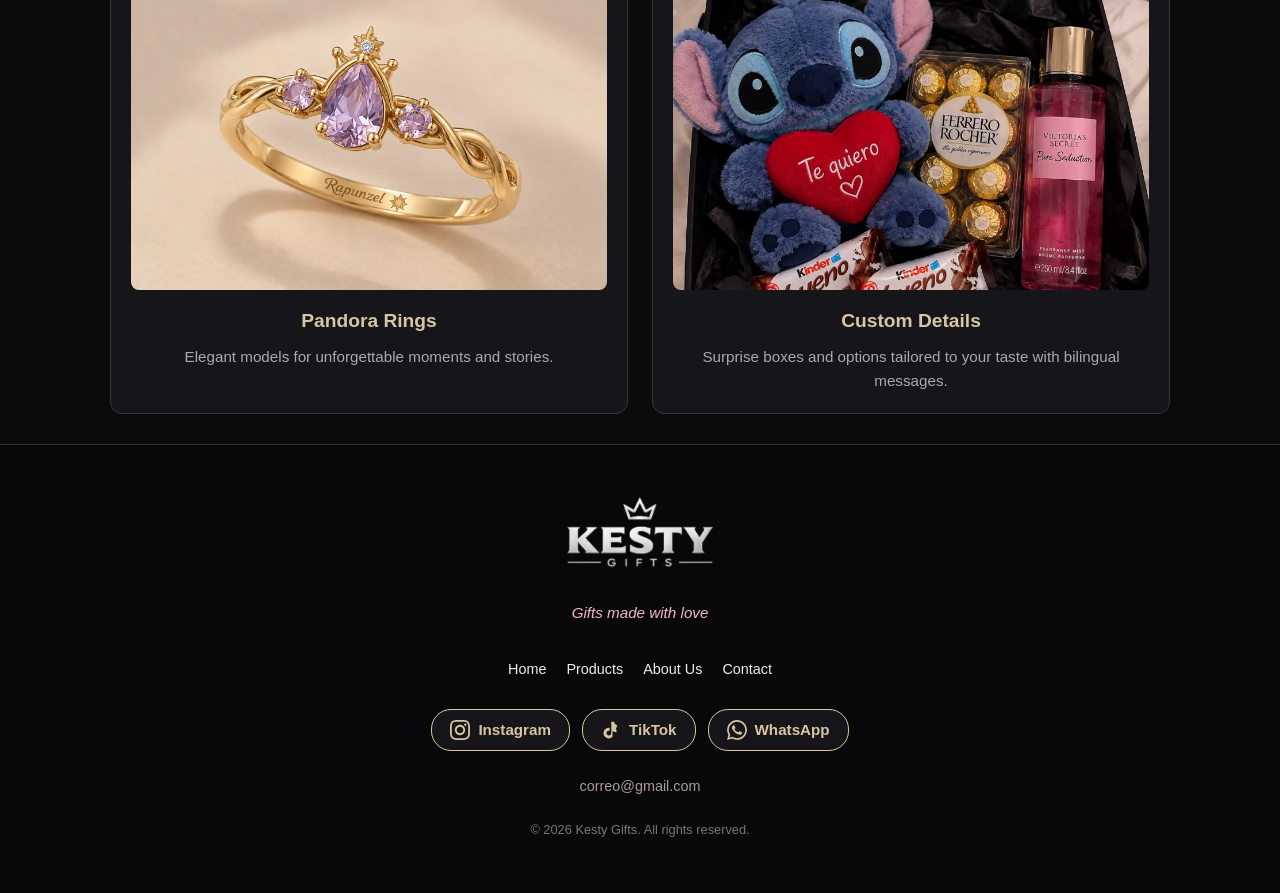
==== commit b70fa89b: "Add files via upload" ====
--- a/enindex.html
+++ b/enindex.html
@@ -4,7 +4,7 @@
 <head>
     <meta charset="UTF-8">
     <meta name="viewport" content="width=device-width, initial-scale=1.0">
-    <title>index</title>
+    <title>Index</title>
     <link rel="stylesheet" href="style.css">
 </head>
 
@@ -17,10 +17,15 @@
 
         <nav>
             <a href="#inicio">Home</a>
-            <a href="#nosotros">About Us</a>
+            <div class="NavDropdown">
+                <a href="#nosotros">About Us ▾</a>
+                <div class="DropMenu">
+                    <a href="#nosotros">About Us</a>
+                    <a href="#mision">Mission</a>
+                    <a href="#vision">Vision</a>
+                </div>
+            </div>
             <a href="#productos">Products</a>
-            <a href="#mision">Mission</a>
-            <a href="#vision">Vision</a>
             <a href="#video">Video</a>
             <a href="#contacto">Contact Us</a>
         </nav>
@@ -33,12 +38,21 @@
                 </svg>
             </button>
             <div class="LenguajeMenu" id="LenguajeMenu">
-                <a href="#" onclick="CambiarLenguaje('es')">Español</a>
+                <a href="#" onclick="CambiarLenguaje('es')">Spanish</a>
                 <a href="#" onclick="CambiarLenguaje('en')">English</a>
             </div>
         </div>
 
         <button id="cartBtn" class="cartBtn">🛒 <span id="cartCount">0</span></button>
+
+        <div class="rosas-animadas">
+            <div class="rosa-item">🌹</div>
+            <div class="rosa-item">🌸</div>
+            <div class="rosa-item">🌹</div>
+            <div class="rosa-item">🌸</div>
+            <div class="rosa-item">🌹</div>
+            <div class="rosa-item">🌸</div>
+        </div>
 
     </header>
 
@@ -75,8 +89,8 @@
                 </div>
 
                 <div class="slide txt">
-                    <h2>Special Gift Week</h2>
-                    <p>Unique gifts designed to express your feelings and create unforgettable memories.</p>
+                    <h2>Special Gifts Week</h2>
+                    <p>Unique details designed to express your feelings and create unforgettable memories.</p>
                     <a href="#productos" class="SlideBtn">View Products →</a>
                 </div>
 
@@ -104,15 +118,15 @@
                     
                     <div class="Carta">
                         <div class="CartaImagen">
-                            <img src="Imagenes/Carta1Inicio.jpg" alt="Eternal Roses">
-                        </div>
-                        <h3>Eternal Roses</h3>
+                            <img src="Imagenes/Flores Eternas.jpeg" alt="Eternal Flowers">
+                        </div>
+                        <h3>Eternal Flowers</h3>
                         <p>Decorative rose arrangements that never lose their beauty.</p>
                     </div>
 
                     <div class="Carta">
                         <div class="CartaImagen">
-                            <img src="Imagenes/Carta2Inicio.jpg" alt="Original Plushies">
+                            <img src="Imagenes/Peluches Originales.jpeg" alt="Original Plushies">
                         </div>
                         <h3>Original Plushies</h3>
                         <p>Companions in all sizes and designs to gift.</p>
@@ -120,7 +134,7 @@
 
                     <div class="Carta">
                         <div class="CartaImagen">
-                            <img src="Imagenes/Carta3Inicio.jpg" alt="Pandora Rings">
+                            <img src="Imagenes/Anillo Pandora.jpeg" alt="Pandora Rings">
                         </div>
                         <h3>Pandora Rings</h3>
                         <p>Elegant models for unforgettable moments and stories.</p>
@@ -128,10 +142,10 @@
 
                     <div class="Carta">
                         <div class="CartaImagen">
-                            <img src="Imagenes/Carta4Inicio.jpg" alt="Personalized Gifts">
-                        </div>
-                        <h3>Personalized Gifts</h3>
-                        <p>Surprise boxes and custom options with bilingual messages.</p>
+                            <img src="Imagenes/Detalles Personalizados.jpeg" alt="Custom Details">
+                        </div>
+                        <h3>Custom Details</h3>
+                        <p>Surprise boxes and options tailored to your taste with bilingual messages.</p>
                     </div>
 
                 </div>
@@ -151,7 +165,7 @@
                 <div class="HistoriaTexto">
                     <h3>Our History</h3>
                     <p><strong>Kesty Gifts</strong> was born with the purpose of offering a different, beautiful, and creative alternative to express feelings of affection, love, and gratitude. We understand that a gift is not just an object, but a special experience and a lasting memory.</p>
-                    <p>We operate as an online store designed to make your shopping easy, close, and reliable, offering unique options for birthdays, anniversaries, and unforgettable moments.</p>
+                    <p>We operate as an online store designed to make your shopping quick, close, and reliable, offering unique options for birthdays, anniversaries, and unforgettable moments.</p>
                 </div>
                 <div class="HistoriaBadges">
                     <div class="BadgeItem">
@@ -177,7 +191,7 @@
                         </div>
                         <h4>Edi Alejandro</h4>
                         <span class="RolMiembro">General Manager</span>
-                        <p>Coordinates the team, makes key decisions, and supervises that every process runs smoothly.</p>
+                        <p>Coordinates the team, makes key decisions, and supervises that every process works correctly.</p>
                     </div>
 
                     <div class="CartaMiembro">
@@ -186,7 +200,7 @@
                         </div>
                         <h4>Jhonny Salazar</h4>
                         <span class="RolMiembro">Sales & Customer Service</span>
-                        <p>Receives orders, advises our customers, and guarantees close and friendly communication.</p>
+                        <p>Receives orders, advises our clients, and guarantees close and friendly service.</p>
                     </div>
 
                     <div class="CartaMiembro">
@@ -201,85 +215,131 @@
                 </div>
             </div>
 
-        </section>
-
-        <section id="productos" class="view wrap">c</section>
-
-        <section id="mision" class="view wrap">
+            <div id="mision" class="SeccionInternaNosotros">
+                <div class="MVHeader">
+                    <h2>Our Mission <img src="Imagenes/Icono_Mision.png" alt="Mission Icon"></h2>
+                    <p class="MVSub">The purpose that drives us every day at Kesty Gifts</p>
+                </div>
+
+                <div class="MVContenedor">
+                    <div class="MVTarjeta Principal">
+                        <h3>Business Mission</h3>
+                        <p>The mission of <strong>Kesty</strong> is to offer creative, original, and high-quality details that allow our clients to express their feelings and surprise special people in their lives. We seek to provide an easy, close, and reliable shopping experience, combining attractive products, personalization, and excellent customer service to turn every gift into a memorable moment.</p>
+                    </div>
+
+                    <div class="MVGridPuntos">
+                        <div class="PuntoItem">
+                            <div>
+                                <h4>Creativity & Quality</h4>
+                                <p>Products designed to stand out for their beauty and durability.</p>
+                            </div>
+                        </div>
+                        <div class="PuntoItem">
+                            <div>
+                                <h4>Close Support</h4>
+                                <p>Personalized advice to help you choose the best option.</p>
+                            </div>
+                        </div>
+                        <div class="PuntoItem">
+                            <div>
+                                <h4>Memorable Experience</h4>
+                                <p>We make gifting turn into an unforgettable emotion.</p>
+                            </div>
+                        </div>
+                    </div>
+                </div>
+            </div>
+
+            <div id="vision" class="SeccionInternaNosotros">
+                <div class="MVHeader">
+                    <h2>Our Vision <img src="Imagenes/Icono_Vision.png" alt="Vision Icon"></h2>
+                    <p class="MVSub">Where we project our brand in the future</p>
+                </div>
+
+                <div class="MVContenedor">
+                    <div class="MVTarjeta Principal">
+                        <h3>3-Year Vision</h3>
+                        <p>In the next 3 years, <strong>Kesty</strong> seeks to become a gift shop recognized for its creativity, quality, and customer service. We want to expand our catalog, strengthen our presence on social media, and reach more people, offering innovative and personalized products that make every gift a special experience. Our goal is to grow as a company and build a reliable and close brand for our clients.</p>
+                    </div>
+
+                    <div class="MVGridPuntos">
+                        <div class="PuntoItem">
+                            <div>
+                                <h4>Recognition</h4>
+                                <p>To be the first choice for surprises and special dates.</p>
+                            </div>
+                        </div>
+                        <div class="PuntoItem">
+                            <div>
+                                <h4>Expanded Catalog</h4>
+                                <p>Constant incorporation of new combos and innovative details.</p>
+                            </div>
+                        </div>
+                        <div class="PuntoItem">
+                            <div>
+                                <h4>Digital Growth</h4>
+                                <p>Consolidate our community on digital platforms and social media.</p>
+                            </div>
+                        </div>
+                    </div>
+                </div>
+            </div>
+
+        </section>
+
+        <section id="productos" class="view wrap">
 
             <div class="MVHeader">
-                <h2>Our Mission <img src="Imagenes/Icono_Mision.png" alt="Mission Icon"></h2>
-                <p class="MVSub">The purpose that drives us every day at Kesty Gifts</p>
-            </div>
-
-            <div class="MVContenedor">
-                <div class="MVTarjeta Principal">
-                    <h3>Corporate Mission</h3>
-                    <p>The mission of <strong>Kesty</strong> is to offer creative, original, and high-quality details that allow our clients to express their feelings and surprise special people in their lives. We seek to provide an easy, close, and reliable shopping experience, combining attractive products, personalization, and excellent customer service to turn every gift into a memorable moment.</p>
-                </div>
-
-                <div class="MVGridPuntos">
-                    <div class="PuntoItem">
-                        <div>
-                            <h4>Creativity & Quality</h4>
-                            <p>Products designed to stand out for their beauty and durability.</p>
-                        </div>
-                    </div>
-                    <div class="PuntoItem">
-                        <div>
-                            <h4>Close Service</h4>
-                            <p>Personalized assistance to help you choose the best option.</p>
-                        </div>
-                    </div>
-                    <div class="PuntoItem">
-                        <div>
-                            <h4>Memorable Experience</h4>
-                            <p>We make gifting turn into an unforgettable emotion.</p>
-                        </div>
-                    </div>
-                </div>
-            </div>
-
-        </section>
-
-        <section id="vision" class="view wrap">
+                <h2>Our Products</h2>
+                <p class="MVSub">Find the perfect detail for that special person.</p>
+            </div>
+
+            <div class="ProductosFiltros">
+
+                <input type="search" id="BuscadorProductos" class="BuscadorProductos"
+                    placeholder="Search by name or description..." autocomplete="off"
+                    aria-label="Search products">
+
+                <div class="FiltrosFila">
+                    <div class="ChipsCategorias" id="ChipsCategorias" role="group" aria-label="Categories"></div>
+                    <select id="SelectPrecio" class="SelectPrecio" aria-label="Filter by price"></select>
+                </div>
+
+            </div>
+
+            <p class="ResultadosInfo" id="ResultadosInfo" aria-live="polite"></p>
+
+            <div class="GridProductos" id="GridProductos"></div>
+
+            <div class="SinResultados" id="SinResultados" hidden>
+                <p>We couldn't find products with those filters.</p>
+                <button type="button" class="LimpiarBtn" id="LimpiarFiltros">Clear filters</button>
+            </div>
+
+        </section>
+
+        <section id="video" class="view wrap">
 
             <div class="MVHeader">
-                <h2>Our Vision <img src="Imagenes/Icono_Vision.png" alt="Vision Icon"></h2>
-                <p class="MVSub">Where we project our brand in the future</p>
-            </div>
-
-            <div class="MVContenedor">
-                <div class="MVTarjeta Principal">
-                    <h3>3-Year Vision</h3>
-                    <p>Over the next 3 years, <strong>Kesty</strong> aims to become a gift shop recognized for its creativity, quality, and customer service. We want to expand our catalog, strengthen our social media presence, and reach more people by offering innovative and personalized products that make every gift a special experience. Our goal is to grow as a company and build a reliable and close brand for our clients.</p>
-                </div>
-
-                <div class="MVGridPuntos">
-                    <div class="PuntoItem">
-                        <div>
-                            <h4>Recognition</h4>
-                            <p>To be the top choice for surprises and special dates.</p>
-                        </div>
-                    </div>
-                    <div class="PuntoItem">
-                        <div>
-                            <h4>Expanded Catalog</h4>
-                            <p>Continuous addition of new combos and innovative details.</p>
-                        </div>
-                    </div>
-                    <div class="PuntoItem">
-                        <div>
-                            <h4>Digital Growth</h4>
-                            <p>Consolidate our community across digital platforms and social networks.</p>
-                        </div>
-                    </div>
-                </div>
-            </div>
-
-        </section>
-
-        <section id="video" class="view wrap">f</section>
+                <h2>Our Promotional Video</h2>
+                <p class="MVSub">Discover the magic, dedication, and love with which we prepare every detail at Kesty Gifts.</p>
+            </div>
+
+            <div class="VideoContainer">
+                <div class="VideoWrapper">
+                    <video controls poster="Imagenes/Poster1Pc.png" preload="metadata">
+                        <source src="video.mp4" type="video/mp4">Your browser does not support HTML5 video playback.
+                    </video>
+                </div>
+                
+                <div class="VideoInfo">
+                    <h3>Learn More About Us</h3>
+                    <p>In this video, we show you part of our exclusive collection of eternal flowers, original plush toys, and jewelry. Each piece is created with the thought of gifting unique and unforgettable moments.</p>
+                    <a href="#contacto" class="HeroBtn">Want a custom order? Contact Us</a>
+                </div>
+            </div>
+
+        </section>
 
         <section id="contacto" class="view wrap">
 
@@ -288,12 +348,12 @@
                 <p class="MVSub">Do you have any questions or want a custom order? Write to us.</p>
             </div>
 
-            <form action="https://formsubmit.co/corrreo@gmail.com" method="POST" class="FormularioContacto">
+            <form action="https://formsubmit.co/kestygifs@gmail.com" method="POST" class="FormularioContacto">
                 <input type="hidden" name="_captcha" value="false">
 
                 <div class="GrupoInput">
                     <label for="nombre">Your Name</label>
-                    <input type="text" id="nombre" name="name" required placeholder="E.g. Ana Maria">
+                    <input type="text" id="nombre" name="name" required placeholder="E.g. Anna Maria">
                 </div>
 
                 <div class="GrupoInput">
@@ -306,8 +366,78 @@
                     <textarea id="mensaje" name="message" rows="5" required placeholder="Tell us what gift you are looking for..."></textarea>
                 </div>
 
-                <button type="submit" class="EnviarBtn">Send Message 💌</button>
+                <button type="submit" class="EnviarBtn">Send Message</button>
             </form>
+
+        </section>
+
+        <section id="checkout" class="view wrap">
+
+            <div class="MVHeader">
+                <h2>Checkout</h2>
+                <p class="MVSub">Complete your details and we will contact you to confirm the order and delivery.</p>
+            </div>
+
+            <div class="CheckoutVacio" id="CheckoutVacio" hidden>
+                <p>Your cart is empty.</p>
+                <a href="#productos" class="LimpiarBtn">View products</a>
+            </div>
+
+            <div class="CheckoutGrid" id="CheckoutContenido" hidden>
+
+                <div class="ResumenPedido">
+                    <h3>Your order</h3>
+                    <ul class="ResumenLista" id="ResumenLista"></ul>
+                    <div class="ResumenTotal">
+                        <span>Total:</span>
+                        <span id="TotalCheckout">$0 COP</span>
+                    </div>
+                    <a href="#productos" class="LinkVolver">← Continue shopping</a>
+                </div>
+
+                <form action="https://formsubmit.co/kestygifs@gmail.com" method="POST" class="FormularioContacto" id="FormCheckout">
+                    <input type="hidden" name="_captcha" value="false">
+                    <input type="hidden" name="_subject" value="New order - Kesty Gifts">
+
+                    <div class="GrupoInput">
+                        <label for="pedNombre">Full name</label>
+                        <input type="text" id="pedNombre" name="name" required placeholder="E.g. Anna Maria Perez">
+                    </div>
+
+                    <div class="FilaDos">
+                        <div class="GrupoInput">
+                            <label for="pedEmail">Email</label>
+                            <input type="email" id="pedEmail" name="email" required placeholder="example@email.com">
+                        </div>
+                        <div class="GrupoInput">
+                            <label for="pedTelefono">Cell phone / WhatsApp</label>
+                            <input type="tel" id="pedTelefono" name="telefono" required placeholder="E.g. 3001234567"
+                                pattern="[0-9+\s\-]{7,15}" title="Enter a valid phone number">
+                        </div>
+                    </div>
+
+                    <div class="FilaDos">
+                        <div class="GrupoInput">
+                            <label for="pedCiudad">City</label>
+                            <input type="text" id="pedCiudad" name="ciudad" required placeholder="E.g. City">
+                        </div>
+                        <div class="GrupoInput">
+                            <label for="pedDireccion">Delivery address</label>
+                            <input type="text" id="pedDireccion" name="direccion" required placeholder="Street, number, neighborhood">
+                        </div>
+                    </div>
+
+                    <div class="GrupoInput">
+                        <label for="pedNotas">Notes or custom message (optional)</label>
+                        <textarea id="pedNotas" name="notas" rows="4" placeholder="E.g. I want a card with a message, deliver in the afternoon..."></textarea>
+                    </div>
+
+                    <div id="CamposPedido"></div>
+
+                    <button type="submit" class="EnviarBtn">Submit order</button>
+                </form>
+
+            </div>
 
         </section>
 
@@ -326,13 +456,13 @@
         </div>
 
         <div class="BotonesRedes">
-            <a href="https://instagram.com/ig" target="_blank" class="RedBtn">
+            <a href="https://instagram.com/kesty.gifs" target="_blank" class="RedBtn">
                 <svg viewBox="0 0 24 24" width="20" height="20" fill="currentColor"><path d="M12 2.163c3.204 0 3.584.012 4.85.07 3.252.148 4.771 1.691 4.919 4.919.058 1.265.069 1.645.069 4.849 0 3.205-.012 3.584-.069 4.849-.149 3.225-1.664 4.771-4.919 4.919-1.266.058-1.644.07-4.85.07-3.204 0-3.584-.012-4.849-.07-3.26-.149-4.771-1.699-4.919-4.92-.058-1.265-.07-1.644-.07-4.849 0-3.204.013-3.583.07-4.849.149-3.227 1.664-4.771 4.919-4.919 1.266-.057 1.645-.069 4.849-.069zm0-2.163c-3.259 0-3.667.014-4.947.072-4.358.2-6.78 2.618-6.98 6.98-.059 1.281-.073 1.689-.073 4.948 0 3.259.014 3.668.072 4.948.2 4.358 2.618 6.78 6.98 6.98 1.281.058 1.689.072 4.948.072 3.259 0 3.668-.014 4.948-.072 4.354-.2 6.782-2.618 6.979-6.98.059-1.28.073-1.689.073-4.948 0-3.259-.014-3.667-.072-4.947-.196-4.354-2.617-6.78-6.979-6.98-1.281-.059-1.69-.073-4.949-.073zm0 5.838c-3.403 0-6.162 2.759-6.162 6.162s2.759 6.163 6.162 6.163 6.162-2.759 6.162-6.163c0-3.403-2.759-6.162-6.162-6.162zm0 10.162c-2.209 0-4-1.79-4-4 0-2.209 1.791-4 4-4s4 1.791 4 4c0 2.21-1.791 4-4 4zm6.406-11.845c-.796 0-1.441.645-1.441 1.44s.645 1.44 1.441 1.44c.795 0 1.439-.645 1.439-1.44s-.644-1.44-1.439-1.44z"/></svg>Instagram
             </a>
-            <a href="https://tiktok.com/@tiktok" target="_blank" class="RedBtn">
+            <a href="https://tiktok.com/@kesty.gifs" target="_blank" class="RedBtn">
                 <svg viewBox="0 0 24 24" width="20" height="20" fill="currentColor"><path d="M19.59 6.69a4.83 4.83 0 0 1-3.77-4.25V2h-3.45v13.67a2.89 2.89 0 0 1-5.2 1.74 2.89 2.89 0 0 1 2.31-4.64 2.93 2.93 0 0 1 .88.13V9.4a6.84 6.84 0 0 0-1-.05A6.33 6.33 0 0 0 3 15.7a6.34 6.34 0 0 0 10.86 4.43v-7a8.16 8.16 0 0 0 4.77 1.52v-3.4a4.85 4.85 0 0 1-1-.16z"/></svg>TikTok
             </a>
-            <a href="https://wa.me/wasap" target="_blank" class="RedBtn">
+            <a href="https://wa.me/3158552258" target="_blank" class="RedBtn">
                 <svg viewBox="0 0 24 24" width="20" height="20" fill="currentColor"><path d="M.057 24l1.687-6.163c-1.041-1.804-1.588-3.849-1.587-5.946.003-6.556 5.338-11.891 11.893-11.891 3.181.001 6.167 1.24 8.413 3.488 2.245 2.248 3.481 5.236 3.48 8.414-.003 6.557-5.338 11.892-11.893 11.892-1.99-.001-3.951-.5-5.688-1.448l-6.305 1.654zm6.597-3.807c1.676.995 3.276 1.591 5.392 1.592 5.448 0 9.886-4.434 9.889-9.885.002-5.462-4.415-9.89-9.881-9.892-5.452 0-9.887 4.434-9.889 9.884-.001 2.225.651 3.891 1.746 5.634l-.999 3.648 3.742-.981zm11.387-5.464c-.074-.124-.272-.198-.57-.347-.297-.149-1.758-.868-2.031-.967-.272-.099-.47-.149-.669.149-.198.297-.768.967-.941 1.165-.173.198-.347.223-.644.074-.297-.149-1.255-.462-2.39-1.475-.883-.788-1.48-1.761-1.653-2.059-.173-.297-.018-.458.13-.606.134-.133.297-.347.446-.521.151-.172.2-.296.3-.495.099-.198.05-.372-.025-.521-.075-.148-.669-1.611-.916-2.206-.242-.579-.487-.501-.669-.51l-.57-.01c-.198 0-.52.074-.792.372s-1.04 1.016-1.04 2.479 1.065 2.876 1.213 3.074c.149.198 2.095 3.2 5.076 4.487.709.306 1.263.489 1.694.626.712.226 1.36.194 1.872.118.571-.085 1.758-.719 2.006-1.413.248-.695.248-1.29.173-1.414z"/></svg>WhatsApp
             </a>
         </div>
--- a/style.css
+++ b/style.css
@@ -46,6 +46,58 @@
 
 /* #endregion */
 
+/* #region Animacion Rosas */
+
+/* #region Animación de Rosas en el Header */
+
+.rosas-animadas {
+    position: absolute;
+    top: 0;
+    left: 0;
+    width: 100%;
+    height: 100%;
+    pointer-events: none;
+    overflow: hidden;
+    z-index: 2;
+}
+
+.rosa-item {
+    position: absolute;
+    top: -2em;
+    font-size: 1.1rem;
+    opacity: 0.8;
+    animation: caerRosa 9s linear infinite;
+    text-shadow: 0 0 8px rgba(242, 184, 198, 0.4);
+}
+
+.rosa-item:nth-child(1) { left: 10%; font-size: 0.9rem; animation-delay: 0s; animation-duration: 7s; }
+.rosa-item:nth-child(2) { left: 28%; font-size: 1.3rem; animation-delay: 2.5s; animation-duration: 10s; }
+.rosa-item:nth-child(3) { left: 45%; font-size: 1rem; animation-delay: 1s; animation-duration: 8s; }
+.rosa-item:nth-child(4) { left: 62%; font-size: 1.4rem; animation-delay: 4s; animation-duration: 11s; }
+.rosa-item:nth-child(5) { left: 78%; font-size: 0.85rem; animation-delay: 1.5s; animation-duration: 7.5s; }
+.rosa-item:nth-child(6) { left: 90%; font-size: 1.2rem; animation-delay: 3s; animation-duration: 9s; }
+
+@keyframes caerRosa {
+    0% {
+        transform: translateY(-20px) rotate(0deg);
+        opacity: 0;
+    }
+    15% {
+        opacity: 0.85;
+    }
+    85% {
+        opacity: 0.85;
+    }
+    100% {
+        transform: translateY(110vh) rotate(360deg);
+        opacity: 0;
+    }
+}
+
+/* #endregion */
+
+/* #endregion */
+
 /* #region header y nav */
 
 header {
@@ -80,24 +132,25 @@
 
 nav {
     display: flex;
-    gap: 4px;
+    gap: 6px;
     flex: 1;
-    flex-wrap: wrap;
+    align-items: center;
     justify-content: center;
 }
 
-nav a {
-    color:var(--txt);
-    text-decoration:none;
-    padding:6px 20px;
-    border-radius:20px;
-    font-size:1.2rem;
-    transition:.3s;
-}
-
-nav a:hover, nav a.on {
-    background:var(--gold);
-    color:#000;
+nav a, .NavDropdown > a {
+    color: var(--txt);
+    text-decoration: none;
+    padding: 6px 16px;
+    border-radius: 20px;
+    font-size: 1.1rem;
+    transition: .3s;
+    display: inline-block;
+}
+
+nav a:hover, nav a.on, .NavDropdown > a:hover, .NavDropdown > a.on {
+    background: var(--gold);
+    color: #000;
 }
 
 .SelectorLenguaje {
@@ -178,15 +231,88 @@
     font-weight: 700;
 }
 
-@media(max-width:900px){
+.SeccionInternaNosotros {
+    margin-top: 50px;
+    padding-top: 30px;
+    border-top: 1px solid var(--line);
+}
+
+.NavDropdown {
+    position: relative;
+    display: inline-block;
+}
+
+.DropMenu {
+    display: none;
+    position: absolute;
+    top: 100%;
+    left: 50%;
+    transform: translateX(-50%);
+    background: var(--card);
+    border: 1px solid var(--line);
+    border-radius: 12px;
+    min-width: 160px;
+    box-shadow: 0 8px 20px rgba(0, 0, 0, 0.5);
+    overflow: hidden;
+    z-index: 30;
+    padding: 6px 0;
+}
+
+.NavDropdown:hover .DropMenu, .NavDropdown.open .DropMenu {
+    display: block;
+}
+
+.DropMenu a {
+    display: block;
+    padding: 8px 16px;
+    color: var(--txt);
+    text-decoration: none;
+    font-size: 1rem;
+    border-radius: 0;
+    text-align: left;
+    transition: 0.2s;
+}
+
+.DropMenu a:hover, .DropMenu a.on {
+    background: var(--gold);
+    color: #000;
+}
+
+@media(max-width: 900px) {
+    .NavDropdown {
+        display: block;
+        width: 100%;
+        text-align: center;
+    }
+
+    .NavDropdown > a {
+        display: block;
+        width: 100%;
+        padding: 6px 20px;
+        border-radius: 20px;
+    }
+
+    .DropMenu {
+        position: static;
+        transform: none;
+        box-shadow: none;
+        border: none;
+        background: #111;
+        margin-top: 4px;
+    }
+
+    .DropMenu a {
+        text-align: center;
+        padding: 6px 20px;
+    }
 
     .menuBtn {
         display: block;
-        margin-left: auto
+        margin-left: auto;
     }
 
     .cartBtn {
-        margin-left: 0
+        margin-left: 0;
     }
 
     nav {
@@ -197,13 +323,13 @@
         right: 0;
         background: #000;
         flex-direction: column;
-        padding: 10px
+        padding: 15px 10px;
+        gap: 8px;
     }
 
     nav.open {
-        display: flex
-    }
-
+        display: flex;
+    }
 }
 
 /* #endregion */
@@ -451,7 +577,7 @@
 
 .CartaImagen {
     width: 100%;
-    height: 180px;
+    height: 20rem;
     overflow: hidden;
     border-radius: 8px;
     margin-bottom: 16px;
@@ -486,10 +612,6 @@
     .Cartas {
         grid-template-columns: 1fr;
         gap: 20px;
-    }
-
-    .CartaImagen {
-        height: 160px;
     }
 }
 
@@ -1004,3 +1126,531 @@
 }
 
 /* #endregion */
+
+/* #region Productos */
+
+.ProductosFiltros {
+    display: grid;
+    gap: 16px;
+    margin-bottom: 18px;
+}
+
+.BuscadorProductos {
+    width: 100%;
+    background: #101014;
+    border: 1px solid var(--line);
+    padding: 12px 18px;
+    border-radius: 24px;
+    color: var(--txt);
+    font-family: inherit;
+    font-size: 1rem;
+    transition: border-color 0.3s ease;
+}
+
+.BuscadorProductos::placeholder {
+    color: #777;
+}
+
+.BuscadorProductos:focus {
+    outline: none;
+    border-color: var(--gold);
+}
+
+.FiltrosFila {
+    display: flex;
+    gap: 14px;
+    align-items: center;
+    justify-content: space-between;
+    flex-wrap: wrap;
+}
+
+.ChipsCategorias {
+    display: flex;
+    gap: 8px;
+    flex-wrap: wrap;
+}
+
+.Chip {
+    background: transparent;
+    border: 1px solid var(--line);
+    color: var(--txt);
+    padding: 6px 16px;
+    border-radius: 20px;
+    transition: 0.3s;
+}
+
+.Chip:hover {
+    border-color: var(--gold);
+    color: var(--gold);
+}
+
+.Chip.on {
+    background: var(--gold);
+    border-color: var(--gold);
+    color: #000;
+    font-weight: 600;
+}
+
+.SelectPrecio {
+    appearance: none;
+    -webkit-appearance: none;
+    background-color: #101014;
+    background-image: url("data:image/svg+xml,%3Csvg xmlns='http://www.w3.org/2000/svg' width='12' height='8' viewBox='0 0 12 8'%3E%3Cpath d='M1 1l5 5 5-5' fill='none' stroke='%23d9c5a3' stroke-width='2' stroke-linecap='round' stroke-linejoin='round'/%3E%3C/svg%3E");
+    background-repeat: no-repeat;
+    background-position: right 14px center;
+    border: 1px solid var(--line);
+    color: var(--txt);
+    color-scheme: dark;
+    min-width: 200px;
+    padding: 8px 38px 8px 16px;
+    border-radius: 20px;
+    font-family: inherit;
+    font-size: 0.95rem;
+    cursor: pointer;
+    transition: border-color 0.3s ease;
+}
+
+.SelectPrecio:hover, .SelectPrecio:focus {
+    outline: none;
+    border-color: var(--gold);
+}
+
+.SelectPrecio option {
+    background: var(--card);
+    color: var(--txt);
+}
+
+.Chip:focus-visible,
+.LimpiarBtn:focus-visible,
+.ComprarBtn:focus-visible {
+    outline: 2px solid var(--pink);
+    outline-offset: 2px;
+}
+
+.ResultadosInfo {
+    color: #aaa;
+    font-size: 0.9rem;
+    margin-bottom: 14px;
+}
+
+.GridProductos {
+    display: grid;
+    grid-template-columns: repeat(auto-fill, minmax(240px, 1fr));
+    gap: 22px;
+}
+
+.Producto {
+    background: var(--card);
+    border: 1px solid var(--line);
+    border-radius: 14px;
+    overflow: hidden;
+    display: flex;
+    flex-direction: column;
+    transition: border-color 0.3s ease, transform 0.3s ease;
+}
+
+.Producto:hover {
+    border-color: var(--gold);
+    transform: translateY(-4px);
+}
+
+.ProductoImagen {
+    aspect-ratio: 1 / 1;
+    background: #f6f6f6;
+    overflow: hidden;
+}
+
+.ProductoImagen img {
+    display: block;
+    width: 100%;
+    height: 100%;
+    object-fit: cover;
+    object-position: center;
+}
+
+.ProductoInfo {
+    padding: 16px 16px 18px;
+    display: flex;
+    flex-direction: column;
+    gap: 6px;
+    flex: 1;
+}
+
+.ProductoCategoria {
+    color: var(--pink);
+    font-size: 0.8rem;
+    font-weight: 600;
+}
+
+.ProductoInfo h3 {
+    color: var(--txt);
+    font-size: 1.05rem;
+    line-height: 1.3;
+}
+
+.ProductoInfo p {
+    color: #aaa;
+    font-size: 0.88rem;
+    margin-bottom: 0;
+    display: -webkit-box;
+    -webkit-line-clamp: 3;
+    line-clamp: 3;
+    -webkit-box-orient: vertical;
+    overflow: hidden;
+}
+
+.ProductoPie {
+    margin-top: auto;
+    padding-top: 10px;
+    display: flex;
+    align-items: center;
+    justify-content: space-between;
+    gap: 8px;
+    flex-wrap: wrap;
+}
+
+.ProductoPrecio {
+    color: var(--gold);
+    font-size: 1.15rem;
+    font-weight: 700;
+}
+
+.ComprarBtn {
+    background: var(--gold);
+    color: #000;
+    border: none;
+    padding: 7px 18px;
+    border-radius: 20px;
+    font-weight: 700;
+    transition: transform 0.2s ease, background 0.2s ease;
+}
+
+.ComprarBtn:hover {
+    background: var(--pink);
+    transform: translateY(-2px);
+}
+
+.SinResultados {
+    text-align: center;
+    padding: 50px 20px;
+    color: #aaa;
+}
+
+.SinResultados[hidden] {
+    display: none;
+}
+
+.LimpiarBtn {
+    display: inline-block;
+    background: var(--gold);
+    color: #000;
+    border: none;
+    padding: 10px 24px;
+    border-radius: 20px;
+    font-weight: 700;
+    text-decoration: none;
+    transition: transform 0.2s ease, background 0.2s ease;
+}
+
+.LimpiarBtn:hover {
+    background: var(--pink);
+    transform: translateY(-2px);
+}
+
+@media (max-width: 600px) {
+    .GridProductos {
+        grid-template-columns: repeat(2, 1fr);
+        gap: 12px;
+    }
+
+    .ProductoInfo {
+        padding: 12px;
+    }
+
+    .ProductoInfo h3 {
+        font-size: 0.95rem;
+    }
+
+    .ProductoInfo p {
+        -webkit-line-clamp: 2;
+        line-clamp: 2;
+        font-size: 0.82rem;
+    }
+
+    .SelectPrecio {
+        width: 100%;
+    }
+}
+
+/* #endregion */
+
+/* #region Items del Carrito */
+
+.ItemCarrito {
+    display: grid;
+    grid-template-columns: 64px 1fr auto;
+    gap: 12px;
+    align-items: start;
+    padding: 14px 0;
+    border-bottom: 1px solid var(--line);
+}
+
+.ItemCarrito img {
+    width: 64px;
+    height: 64px;
+    object-fit: cover;
+    border-radius: 10px;
+    background: #f6f6f6;
+}
+
+.ItemInfo h4 {
+    color: var(--txt);
+    font-size: 0.95rem;
+    line-height: 1.25;
+    margin-bottom: 2px;
+}
+
+.ItemPrecio {
+    color: #aaa;
+    font-size: 0.85rem;
+}
+
+.ItemCantidad {
+    display: inline-flex;
+    align-items: center;
+    gap: 8px;
+    margin-top: 8px;
+    border: 1px solid var(--line);
+    border-radius: 20px;
+    padding: 2px 6px;
+}
+
+.ItemCantidad button {
+    background: none;
+    border: none;
+    color: var(--gold);
+    font-size: 1.1rem;
+    width: 24px;
+    height: 24px;
+    line-height: 1;
+    transition: color 0.2s ease;
+}
+
+.ItemCantidad button:hover {
+    color: var(--pink);
+}
+
+.ItemCantidad span {
+    min-width: 20px;
+    text-align: center;
+    font-weight: 600;
+}
+
+.ItemLado {
+    display: flex;
+    flex-direction: column;
+    align-items: flex-end;
+    justify-content: space-between;
+    align-self: stretch;
+}
+
+.ItemQuitar {
+    background: none;
+    border: none;
+    color: #888;
+    font-size: 1.4rem;
+    line-height: 1;
+    transition: color 0.2s ease;
+}
+
+.ItemQuitar:hover {
+    color: var(--pink);
+}
+
+.ItemSubtotal {
+    color: var(--gold);
+    font-weight: 700;
+    font-size: 0.95rem;
+}
+
+.CheckoutBtn:disabled,
+.CheckoutBtn:disabled:hover {
+    opacity: 0.4;
+    cursor: not-allowed;
+    background: var(--gold);
+    transform: none;
+}
+
+/* #endregion */
+
+/* #region Video */
+
+.VideoContainer {
+    max-width: 850px;
+    margin: 0 auto;
+    background: var(--card);
+    border: 1px solid var(--line);
+    border-radius: 16px;
+    padding: 24px;
+    box-shadow: 0 10px 30px rgba(0, 0, 0, 0.5);
+    display: flex;
+    flex-direction: column;
+    gap: 24px;
+    transition: border-color 0.3s ease;
+}
+
+.VideoContainer:hover {
+    border-color: var(--gold);
+}
+
+.VideoWrapper {
+    position: relative;
+    width: 100%;
+    border-radius: 12px;
+    overflow: hidden;
+    background: #000;
+    border: 1px solid var(--line);
+    box-shadow: 0 4px 20px rgba(0, 0, 0, 0.6);
+}
+
+.VideoWrapper video {
+    display: block;
+    width: 100%;
+    height: auto;
+    max-height: 500px;
+    object-fit: contain;
+    outline: none;
+}
+
+.VideoInfo {
+    text-align: center;
+    padding: 10px 10px 0;
+}
+
+.VideoInfo h3 {
+    color: var(--gold);
+    font-size: 1.4rem;
+    margin-bottom: 10px;
+}
+
+.VideoInfo p {
+    color: #ccc;
+    font-size: 0.98rem;
+    line-height: 1.6;
+    margin-bottom: 20px;
+}
+
+@media (max-width: 600px) {
+    .VideoContainer {
+        padding: 16px;
+    }
+
+    .VideoInfo h3 {
+        font-size: 1.2rem;
+    }
+}
+
+/* #endregion */
+
+/* #region Checkout */
+
+.CheckoutGrid {
+    display: grid;
+    grid-template-columns: 1fr 1.2fr;
+    gap: 30px;
+    align-items: start;
+}
+
+.CheckoutGrid[hidden],
+.CheckoutVacio[hidden] {
+    display: none;
+}
+
+.CheckoutVacio {
+    text-align: center;
+    padding: 40px 20px;
+    color: #aaa;
+}
+
+.CheckoutGrid .FormularioContacto {
+    max-width: none;
+    margin: 0;
+}
+
+.ResumenPedido {
+    background: var(--card);
+    border: 1px solid var(--gold);
+    border-radius: 16px;
+    padding: 24px;
+}
+
+.ResumenPedido h3 {
+    color: var(--gold);
+    font-size: 1.3rem;
+    margin-bottom: 14px;
+}
+
+.ResumenLista {
+    list-style: none;
+    display: grid;
+    gap: 12px;
+}
+
+.ResumenLista li {
+    display: flex;
+    justify-content: space-between;
+    gap: 12px;
+    font-size: 0.95rem;
+    padding-bottom: 10px;
+    border-bottom: 1px solid var(--line);
+}
+
+.ResumenLista small {
+    display: block;
+    color: #aaa;
+}
+
+.ResumenLista .ResumenPrecio {
+    color: var(--gold);
+    font-weight: 600;
+    white-space: nowrap;
+}
+
+.ResumenTotal {
+    display: flex;
+    justify-content: space-between;
+    margin-top: 16px;
+    font-size: 1.2rem;
+    font-weight: 700;
+    color: var(--gold);
+}
+
+.LinkVolver {
+    display: inline-block;
+    margin-top: 18px;
+    color: var(--pink);
+    text-decoration: none;
+    font-size: 0.95rem;
+}
+
+.LinkVolver:hover {
+    text-decoration: underline;
+}
+
+.FilaDos {
+    display: grid;
+    grid-template-columns: 1fr 1fr;
+    gap: 20px;
+}
+
+@media (max-width: 800px) {
+    .CheckoutGrid {
+        grid-template-columns: 1fr;
+    }
+
+    .FilaDos {
+        grid-template-columns: 1fr;
+    }
+}
+
+/* #endregion */
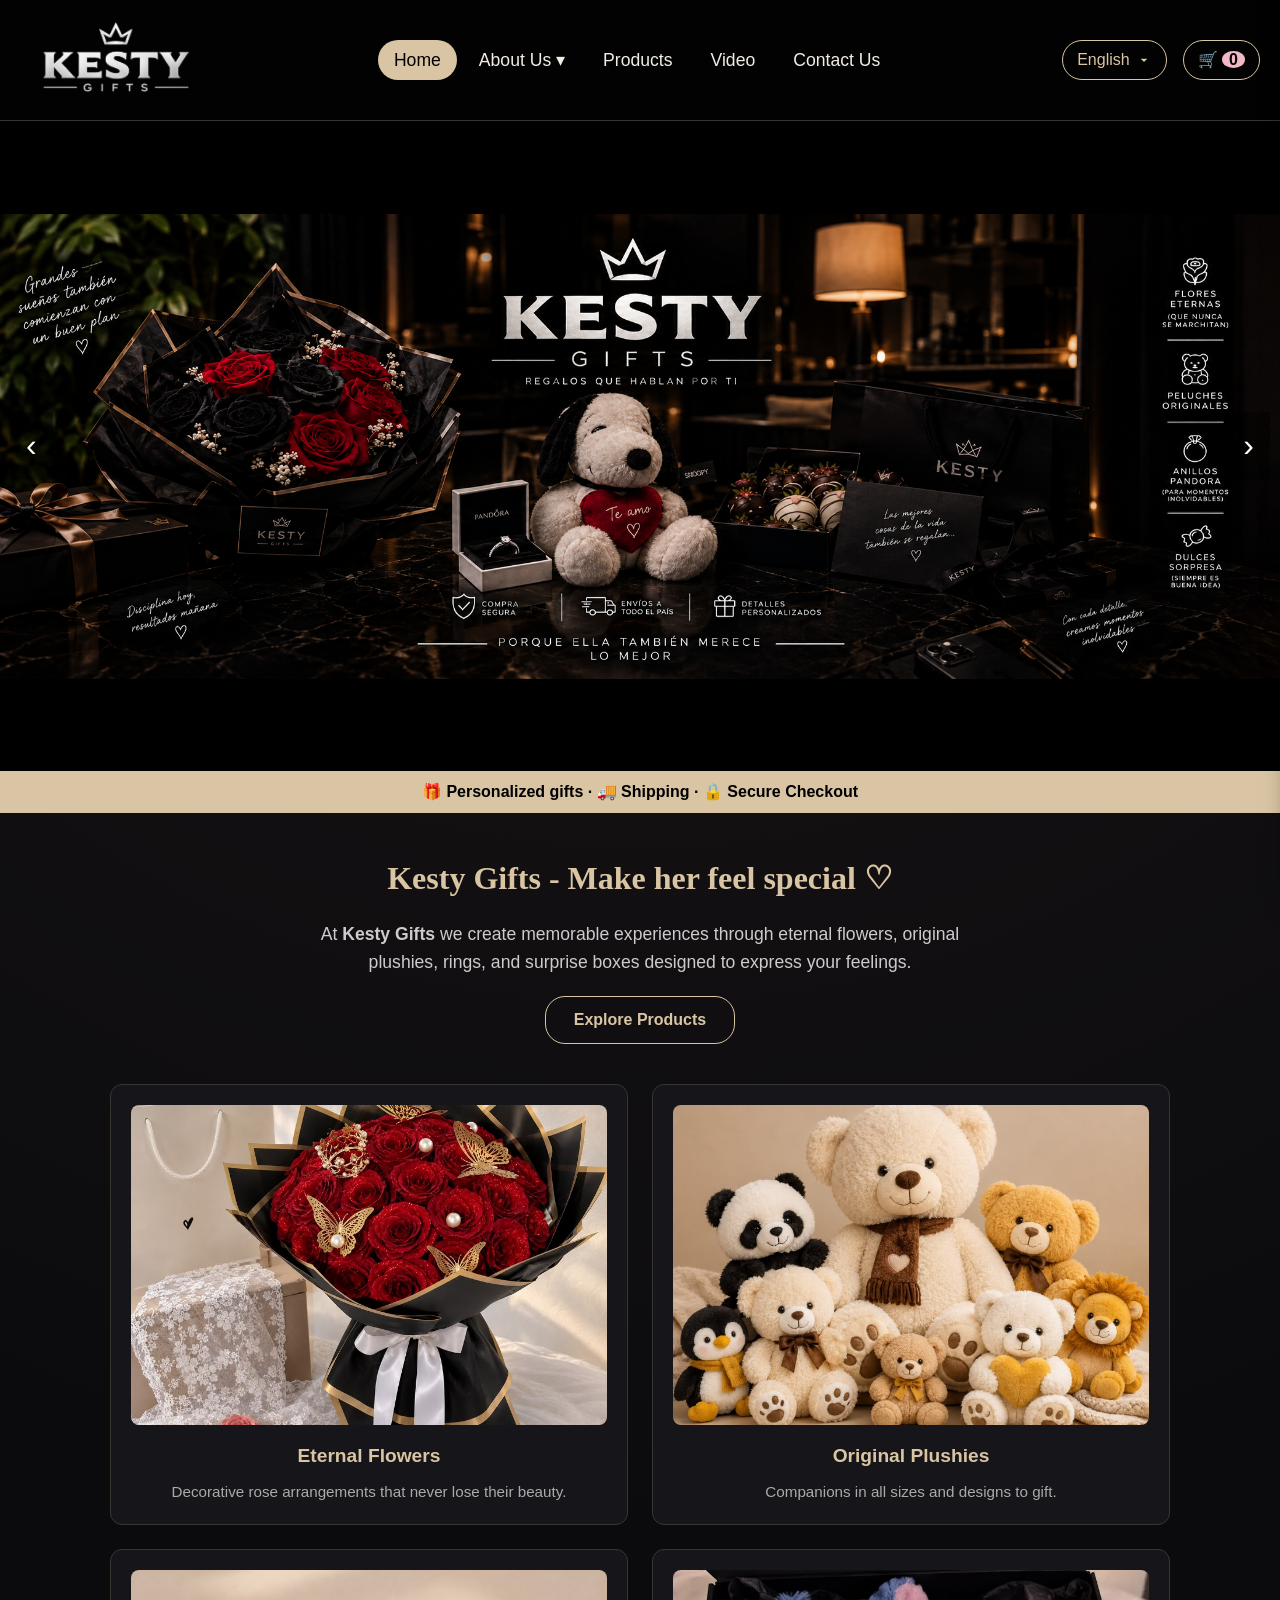
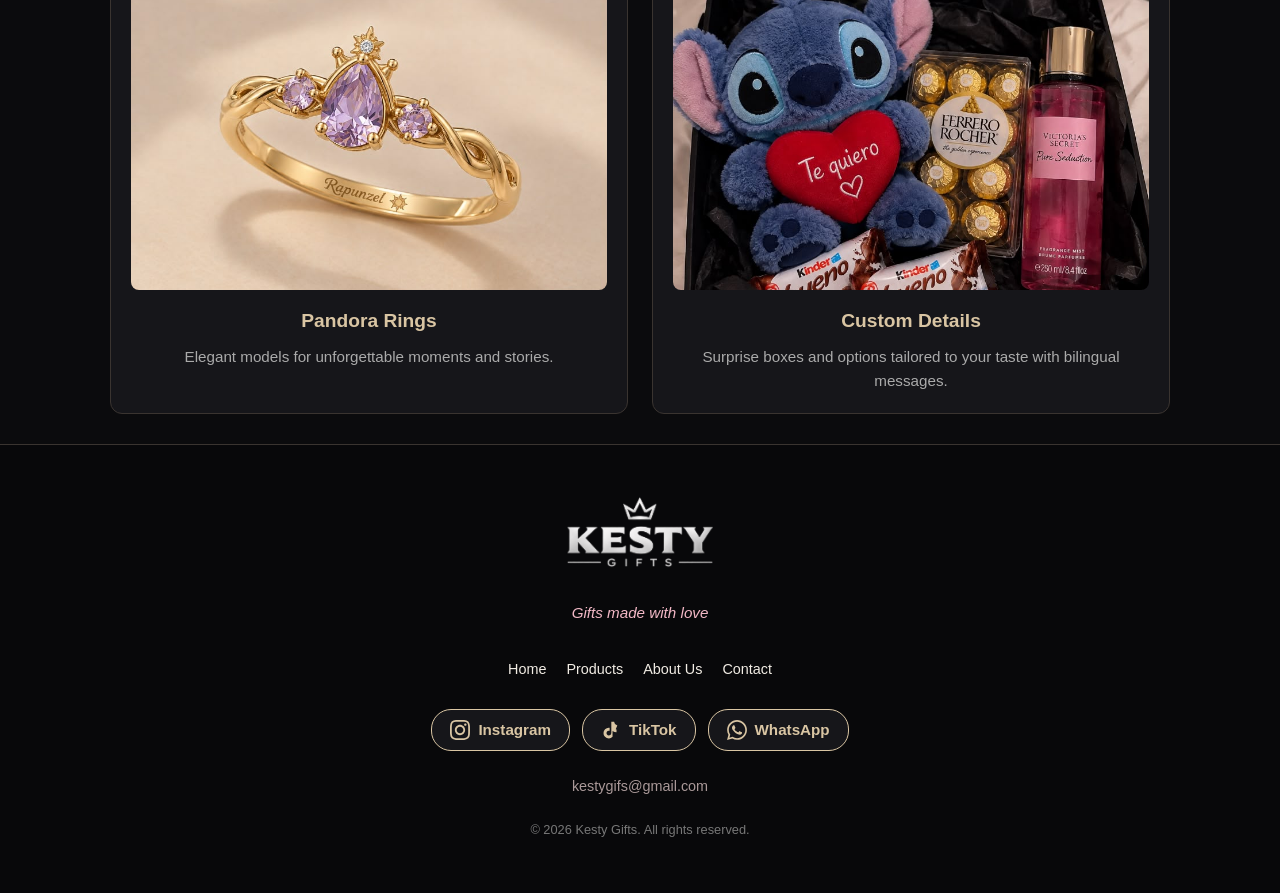
==== commit d5d5dafe: "Add files via upload" ====
--- a/enindex.html
+++ b/enindex.html
@@ -4,7 +4,7 @@
 <head>
     <meta charset="UTF-8">
     <meta name="viewport" content="width=device-width, initial-scale=1.0">
-    <title>Index</title>
+    <title>Kesty Gifts</title>
     <link rel="stylesheet" href="style.css">
 </head>
 
@@ -258,8 +258,8 @@
 
                 <div class="MVContenedor">
                     <div class="MVTarjeta Principal">
-                        <h3>3-Year Vision</h3>
-                        <p>In the next 3 years, <strong>Kesty</strong> seeks to become a gift shop recognized for its creativity, quality, and customer service. We want to expand our catalog, strengthen our presence on social media, and reach more people, offering innovative and personalized products that make every gift a special experience. Our goal is to grow as a company and build a reliable and close brand for our clients.</p>
+                        <h3>3-weeks Vision</h3>
+                        <p>In the next 3 weeks, <strong>Kesty</strong> seeks to become a gift shop recognized for its creativity, quality, and customer service. We want to expand our catalog, strengthen our presence on social media, and reach more people, offering innovative and personalized products that make every gift a special experience. Our goal is to grow as a company and build a reliable and close brand for our clients.</p>
                     </div>
 
                     <div class="MVGridPuntos">
@@ -462,13 +462,13 @@
             <a href="https://tiktok.com/@kesty.gifs" target="_blank" class="RedBtn">
                 <svg viewBox="0 0 24 24" width="20" height="20" fill="currentColor"><path d="M19.59 6.69a4.83 4.83 0 0 1-3.77-4.25V2h-3.45v13.67a2.89 2.89 0 0 1-5.2 1.74 2.89 2.89 0 0 1 2.31-4.64 2.93 2.93 0 0 1 .88.13V9.4a6.84 6.84 0 0 0-1-.05A6.33 6.33 0 0 0 3 15.7a6.34 6.34 0 0 0 10.86 4.43v-7a8.16 8.16 0 0 0 4.77 1.52v-3.4a4.85 4.85 0 0 1-1-.16z"/></svg>TikTok
             </a>
-            <a href="https://wa.me/3158552258" target="_blank" class="RedBtn">
+            <a href="https://wa.me/3225501268" target="_blank" class="RedBtn">
                 <svg viewBox="0 0 24 24" width="20" height="20" fill="currentColor"><path d="M.057 24l1.687-6.163c-1.041-1.804-1.588-3.849-1.587-5.946.003-6.556 5.338-11.891 11.893-11.891 3.181.001 6.167 1.24 8.413 3.488 2.245 2.248 3.481 5.236 3.48 8.414-.003 6.557-5.338 11.892-11.893 11.892-1.99-.001-3.951-.5-5.688-1.448l-6.305 1.654zm6.597-3.807c1.676.995 3.276 1.591 5.392 1.592 5.448 0 9.886-4.434 9.889-9.885.002-5.462-4.415-9.89-9.881-9.892-5.452 0-9.887 4.434-9.889 9.884-.001 2.225.651 3.891 1.746 5.634l-.999 3.648 3.742-.981zm11.387-5.464c-.074-.124-.272-.198-.57-.347-.297-.149-1.758-.868-2.031-.967-.272-.099-.47-.149-.669.149-.198.297-.768.967-.941 1.165-.173.198-.347.223-.644.074-.297-.149-1.255-.462-2.39-1.475-.883-.788-1.48-1.761-1.653-2.059-.173-.297-.018-.458.13-.606.134-.133.297-.347.446-.521.151-.172.2-.296.3-.495.099-.198.05-.372-.025-.521-.075-.148-.669-1.611-.916-2.206-.242-.579-.487-.501-.669-.51l-.57-.01c-.198 0-.52.074-.792.372s-1.04 1.016-1.04 2.479 1.065 2.876 1.213 3.074c.149.198 2.095 3.2 5.076 4.487.709.306 1.263.489 1.694.626.712.226 1.36.194 1.872.118.571-.085 1.758-.719 2.006-1.413.248-.695.248-1.29.173-1.414z"/></svg>WhatsApp
             </a>
         </div>
 
         <div class="Informacion">
-            <p>correo@gmail.com</p>
+            <p>kestygifs@gmail.com</p>
             <p class="copyright">© 2026 Kesty Gifts. All rights reserved.</p>
         </div>
     </footer>
@@ -479,4 +479,4 @@
     
 </body>
 
-</html>+</html>
--- a/style.css
+++ b/style.css
@@ -724,8 +724,8 @@
 }
 
 .FotoMiembro {
-    width: 110px;
-    height: 110px;
+    width: 220px;
+    height: 240px;
     border-radius: 50%;
     overflow: hidden;
     margin-bottom: 16px;
